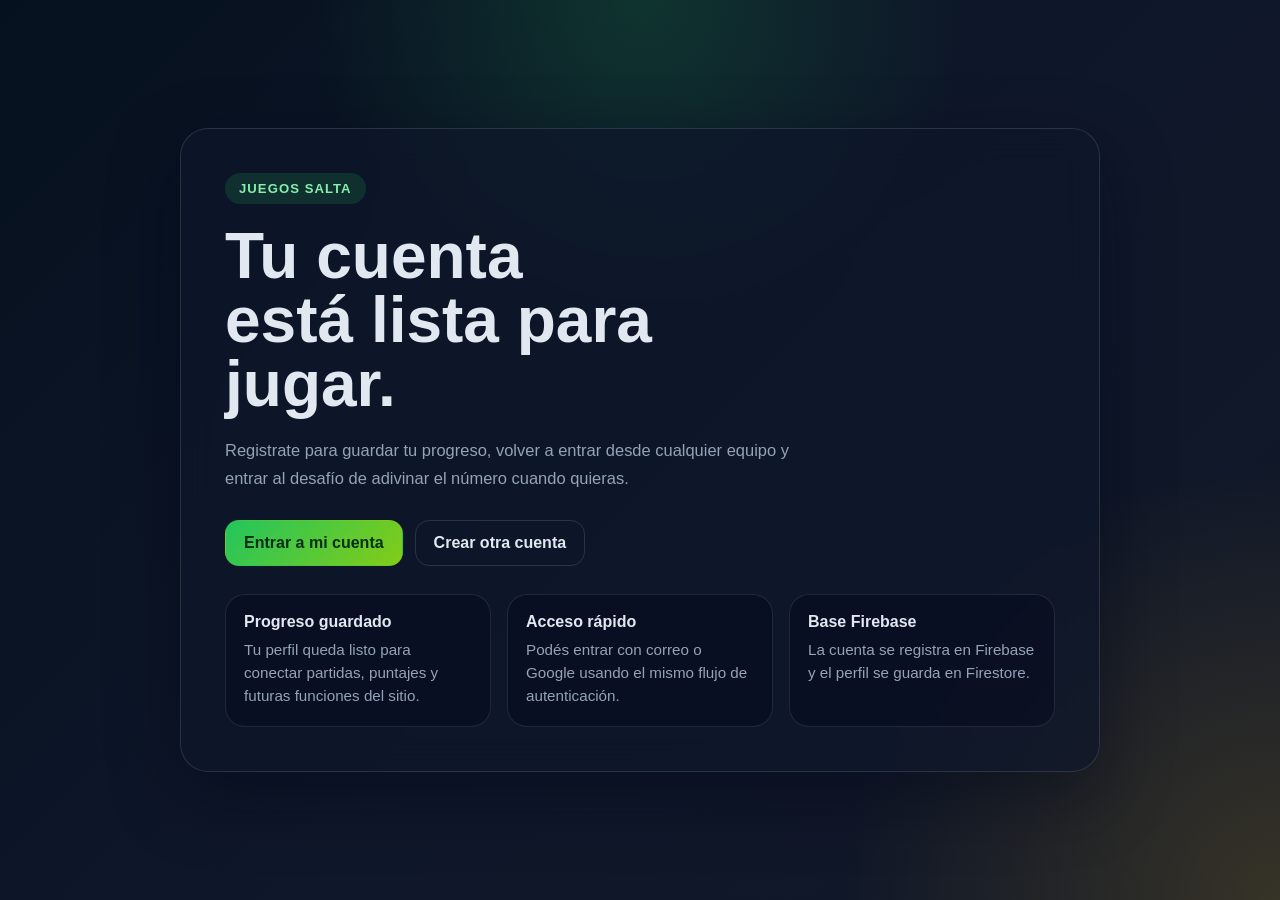
==== Adivina un numero/index.html @ 7ccb39fd "Agregar archivos HTML y script de autenticación para el acceso a Juegos Salta" ====
<!doctype html>
<html lang="es">
<head>
	<meta charset="UTF-8">
	<meta name="viewport" content="width=device-width, initial-scale=1.0">
	<title>Juegos Salta | Inicio</title>
	<style>
		:root {
			--bg: radial-gradient(circle at top, rgba(34, 197, 94, 0.18), transparent 30%), radial-gradient(circle at bottom right, rgba(251, 191, 36, 0.16), transparent 28%), linear-gradient(135deg, #06111f 0%, #0f172a 55%, #111827 100%);
			--card: rgba(15, 23, 42, 0.72);
			--line: rgba(148, 163, 184, 0.2);
			--text: #e2e8f0;
			--muted: #94a3b8;
			--accent: #22c55e;
		}

		* { box-sizing: border-box; }

		body {
			margin: 0;
			min-height: 100vh;
			font-family: "Segoe UI", Tahoma, Geneva, Verdana, sans-serif;
			background: var(--bg);
			color: var(--text);
		}

		main {
			min-height: 100vh;
			display: grid;
			place-items: center;
			padding: 24px;
		}

		.card {
			width: min(100%, 920px);
			background: var(--card);
			border: 1px solid var(--line);
			backdrop-filter: blur(18px);
			border-radius: 28px;
			padding: clamp(24px, 4vw, 44px);
			box-shadow: 0 24px 70px rgba(2, 6, 23, 0.45);
		}

		.hero {
			display: grid;
			gap: 20px;
		}

		.badge {
			width: fit-content;
			padding: 8px 14px;
			border-radius: 999px;
			background: rgba(34, 197, 94, 0.15);
			color: #86efac;
			font-size: 0.82rem;
			letter-spacing: 0.08em;
			text-transform: uppercase;
			font-weight: 700;
		}

		h1 {
			margin: 0;
			font-size: clamp(2.4rem, 5vw, 4.8rem);
			line-height: 1;
			max-width: 12ch;
		}

		p {
			margin: 0;
			max-width: 62ch;
			color: var(--muted);
			font-size: 1.03rem;
			line-height: 1.7;
		}

		.actions {
			display: flex;
			flex-wrap: wrap;
			gap: 12px;
			margin-top: 8px;
		}

		.btn {
			display: inline-flex;
			align-items: center;
			justify-content: center;
			min-height: 46px;
			padding: 0 18px;
			border-radius: 14px;
			text-decoration: none;
			font-weight: 700;
			border: 1px solid transparent;
			transition: transform 0.2s ease, background-color 0.2s ease, border-color 0.2s ease;
		}

		.btn:hover { transform: translateY(-1px); }

		.btn-primary {
			background: linear-gradient(135deg, var(--accent), #84cc16);
			color: #052e16;
		}

		.btn-secondary {
			background: transparent;
			border-color: var(--line);
			color: var(--text);
		}

		.grid {
			display: grid;
			grid-template-columns: repeat(3, minmax(0, 1fr));
			gap: 16px;
			margin-top: 28px;
		}

		.panel {
			padding: 18px;
			border-radius: 20px;
			background: rgba(2, 6, 23, 0.32);
			border: 1px solid rgba(148, 163, 184, 0.16);
		}

		.panel strong {
			display: block;
			margin-bottom: 8px;
			font-size: 1rem;
		}

		.panel span {
			color: var(--muted);
			font-size: 0.95rem;
			line-height: 1.5;
		}

		@media (max-width: 780px) {
			.grid { grid-template-columns: 1fr; }
			h1 { max-width: none; }
		}
	</style>
</head>
<body>
	<main>
		<section class="card" aria-labelledby="home-title">
			<div class="hero">
				<div class="badge">Juegos Salta</div>
				<h1 id="home-title">Tu cuenta está lista para jugar.</h1>
				<p>
					Registrate para guardar tu progreso, volver a entrar desde cualquier equipo y entrar al desafío de adivinar el número cuando quieras.
				</p>
				<div class="actions">
					<a class="btn btn-primary" href="../modulos/login/login.html">Entrar a mi cuenta</a>
					<a class="btn btn-secondary" href="../modulos/login/register.html">Crear otra cuenta</a>
				</div>
			</div>

			<div class="grid" aria-label="Ventajas de la cuenta">
				<div class="panel">
					<strong>Progreso guardado</strong>
					<span>Tu perfil queda listo para conectar partidas, puntajes y futuras funciones del sitio.</span>
				</div>
				<div class="panel">
					<strong>Acceso rápido</strong>
					<span>Podés entrar con correo o Google usando el mismo flujo de autenticación.</span>
				</div>
				<div class="panel">
					<strong>Base Firebase</strong>
					<span>La cuenta se registra en Firebase y el perfil se guarda en Firestore.</span>
				</div>
			</div>
		</section>
	</main>
</body>
</html>
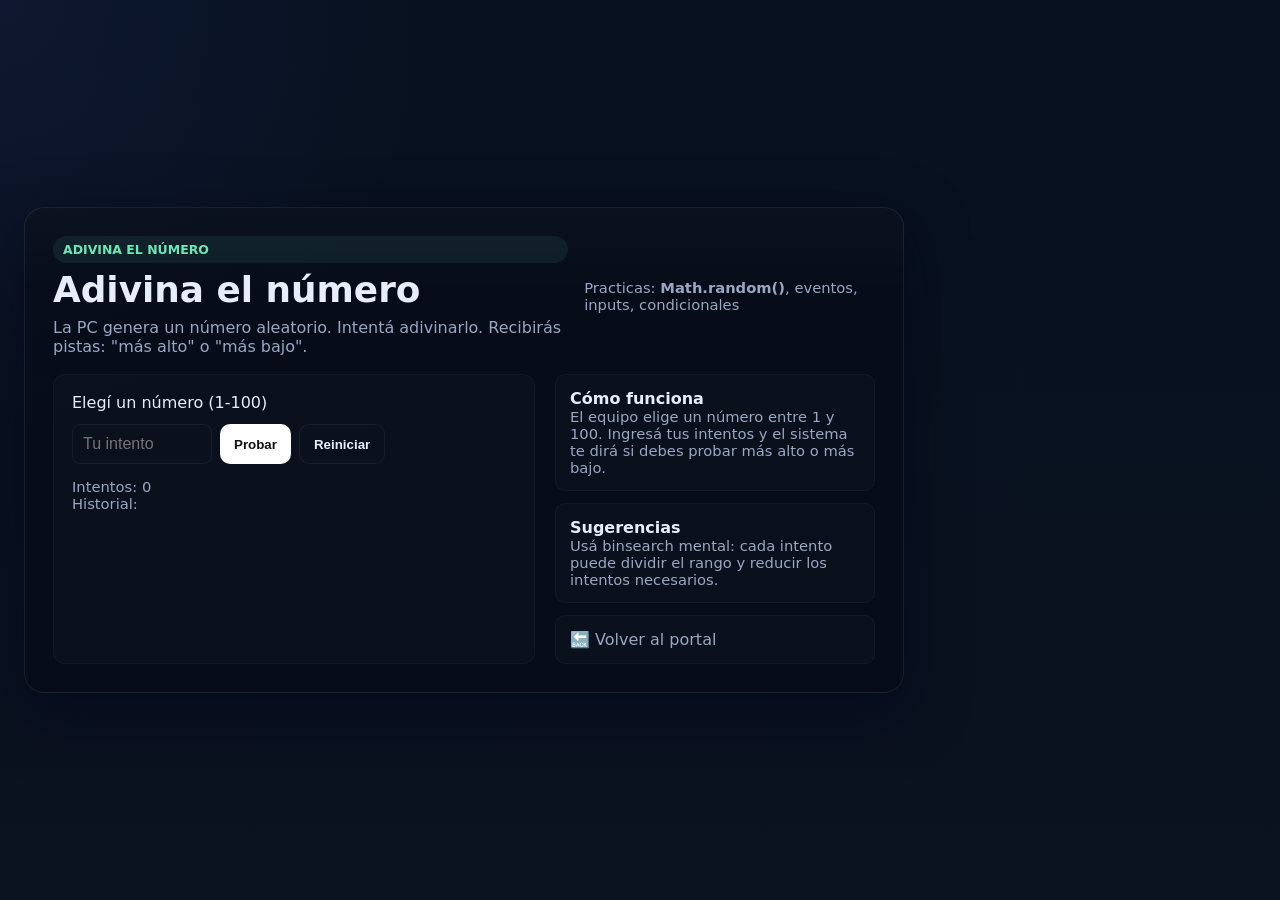
==== commit ecb885b1: "Actualizar el diseño y la funcionalidad de la página de inicio del juego "Adivina el número" y mejor" ====
--- a/Adivina un numero/index.html
+++ b/Adivina un numero/index.html
@@ -1,173 +1,130 @@
 <!doctype html>
 <html lang="es">
 <head>
-	<meta charset="UTF-8">
-	<meta name="viewport" content="width=device-width, initial-scale=1.0">
-	<title>Juegos Salta | Inicio</title>
+	<meta charset="utf-8">
+	<meta name="viewport" content="width=device-width,initial-scale=1">
+	<title>Adivina el número — Juegos Salta</title>
 	<style>
-		:root {
-			--bg: radial-gradient(circle at top, rgba(34, 197, 94, 0.18), transparent 30%), radial-gradient(circle at bottom right, rgba(251, 191, 36, 0.16), transparent 28%), linear-gradient(135deg, #06111f 0%, #0f172a 55%, #111827 100%);
-			--card: rgba(15, 23, 42, 0.72);
-			--line: rgba(148, 163, 184, 0.2);
-			--text: #e2e8f0;
-			--muted: #94a3b8;
-			--accent: #22c55e;
+		:root{
+			--bg: radial-gradient(circle at top left, rgba(99,102,241,0.08),transparent 28%), linear-gradient(180deg,#07111f 0%,#0b1220 100%);
+			--card: rgba(6,10,20,0.6);
+			--line: rgba(148,163,184,0.12);
+			--text:#e6eefc;
+			--muted:#9aa6c3;
+			--accent:#6ee7b7;
 		}
+		*{box-sizing:border-box}
+		body{margin:0;min-height:100vh;font-family:Segoe UI,system-ui,Arial;background:var(--bg);color:var(--text);display:grid;place-items:center;padding:24px}
+		.card{width:min(100%,880px);background:linear-gradient(180deg,rgba(255,255,255,0.02),transparent 18%),var(--card);border:1px solid var(--line);border-radius:20px;padding:28px;box-shadow:0 20px 60px rgba(2,6,23,0.6)}
+		.header{display:flex;align-items:center;justify-content:space-between;gap:16px}
+		.meta{display:grid}
+		.badge{background:rgba(110,231,183,0.08);color:var(--accent);padding:6px 10px;border-radius:999px;font-weight:800;text-transform:uppercase;font-size:0.78rem}
+		h1{margin:6px 0 0;font-size:clamp(1.4rem,2.8vw,2.4rem)}
+		p.lead{margin:8px 0 0;color:var(--muted)}
 
-		* { box-sizing: border-box; }
+		.game-area{display:grid;grid-template-columns:1fr 320px;gap:20px;margin-top:18px}
 
-		body {
-			margin: 0;
-			min-height: 100vh;
-			font-family: "Segoe UI", Tahoma, Geneva, Verdana, sans-serif;
-			background: var(--bg);
-			color: var(--text);
-		}
+		.playbox{background:rgba(255,255,255,0.02);padding:18px;border-radius:12px;border:1px solid rgba(255,255,255,0.03)}
+		.controls{display:flex;gap:8px;margin-top:12px}
+		input[type=number]{width:140px;padding:10px;border-radius:8px;border:1px solid rgba(255,255,255,0.06);background:transparent;color:var(--text);font-size:1rem}
+		button{padding:10px 14px;border-radius:10px;border:0;background:#fff;color:#111;font-weight:700;cursor:pointer}
+		.msg{margin-top:12px;font-weight:700}
+		.hint{color:#9fb7ff;margin-top:8px}
+		.side{display:grid;gap:12px}
+		.panel{background:rgba(255,255,255,0.02);padding:14px;border-radius:10px;border:1px solid rgba(255,255,255,0.03)}
+		.list{display:flex;flex-direction:column;gap:6px;font-size:0.95rem}
+		.small{color:var(--muted);font-size:0.92rem}
 
-		main {
-			min-height: 100vh;
-			display: grid;
-			place-items: center;
-			padding: 24px;
-		}
-
-		.card {
-			width: min(100%, 920px);
-			background: var(--card);
-			border: 1px solid var(--line);
-			backdrop-filter: blur(18px);
-			border-radius: 28px;
-			padding: clamp(24px, 4vw, 44px);
-			box-shadow: 0 24px 70px rgba(2, 6, 23, 0.45);
-		}
-
-		.hero {
-			display: grid;
-			gap: 20px;
-		}
-
-		.badge {
-			width: fit-content;
-			padding: 8px 14px;
-			border-radius: 999px;
-			background: rgba(34, 197, 94, 0.15);
-			color: #86efac;
-			font-size: 0.82rem;
-			letter-spacing: 0.08em;
-			text-transform: uppercase;
-			font-weight: 700;
-		}
-
-		h1 {
-			margin: 0;
-			font-size: clamp(2.4rem, 5vw, 4.8rem);
-			line-height: 1;
-			max-width: 12ch;
-		}
-
-		p {
-			margin: 0;
-			max-width: 62ch;
-			color: var(--muted);
-			font-size: 1.03rem;
-			line-height: 1.7;
-		}
-
-		.actions {
-			display: flex;
-			flex-wrap: wrap;
-			gap: 12px;
-			margin-top: 8px;
-		}
-
-		.btn {
-			display: inline-flex;
-			align-items: center;
-			justify-content: center;
-			min-height: 46px;
-			padding: 0 18px;
-			border-radius: 14px;
-			text-decoration: none;
-			font-weight: 700;
-			border: 1px solid transparent;
-			transition: transform 0.2s ease, background-color 0.2s ease, border-color 0.2s ease;
-		}
-
-		.btn:hover { transform: translateY(-1px); }
-
-		.btn-primary {
-			background: linear-gradient(135deg, var(--accent), #84cc16);
-			color: #052e16;
-		}
-
-		.btn-secondary {
-			background: transparent;
-			border-color: var(--line);
-			color: var(--text);
-		}
-
-		.grid {
-			display: grid;
-			grid-template-columns: repeat(3, minmax(0, 1fr));
-			gap: 16px;
-			margin-top: 28px;
-		}
-
-		.panel {
-			padding: 18px;
-			border-radius: 20px;
-			background: rgba(2, 6, 23, 0.32);
-			border: 1px solid rgba(148, 163, 184, 0.16);
-		}
-
-		.panel strong {
-			display: block;
-			margin-bottom: 8px;
-			font-size: 1rem;
-		}
-
-		.panel span {
-			color: var(--muted);
-			font-size: 0.95rem;
-			line-height: 1.5;
-		}
-
-		@media (max-width: 780px) {
-			.grid { grid-template-columns: 1fr; }
-			h1 { max-width: none; }
-		}
+		@media(max-width:880px){.game-area{grid-template-columns:1fr}.side{order:2}}
 	</style>
 </head>
 <body>
 	<main>
-		<section class="card" aria-labelledby="home-title">
-			<div class="hero">
-				<div class="badge">Juegos Salta</div>
-				<h1 id="home-title">Tu cuenta está lista para jugar.</h1>
-				<p>
-					Registrate para guardar tu progreso, volver a entrar desde cualquier equipo y entrar al desafío de adivinar el número cuando quieras.
-				</p>
-				<div class="actions">
-					<a class="btn btn-primary" href="../modulos/login/login.html">Entrar a mi cuenta</a>
-					<a class="btn btn-secondary" href="../modulos/login/register.html">Crear otra cuenta</a>
+		<section class="card" aria-labelledby="game-title">
+			<div class="header">
+				<div class="meta">
+					<div class="badge">Adivina el número</div>
+					<h1 id="game-title">Adivina el número</h1>
+					<p class="lead">La PC genera un número aleatorio. Intentá adivinarlo. Recibirás pistas: "más alto" o "más bajo".</p>
 				</div>
+				<div class="small">Practicas: <strong>Math.random()</strong>, eventos, inputs, condicionales</div>
 			</div>
 
-			<div class="grid" aria-label="Ventajas de la cuenta">
-				<div class="panel">
-					<strong>Progreso guardado</strong>
-					<span>Tu perfil queda listo para conectar partidas, puntajes y futuras funciones del sitio.</span>
+			<div class="game-area">
+				<div class="playbox">
+					<div>
+						<label for="guess">Elegí un número (1-100)</label>
+						<div class="controls">
+							<input id="guess" type="number" min="1" max="100" placeholder="Tu intento" />
+							<button id="btn-try">Probar</button>
+							<button id="btn-reset" style="background:transparent;color:var(--text);border:1px solid rgba(255,255,255,0.06)">Reiniciar</button>
+						</div>
+						<div id="message" class="msg" aria-live="polite"></div>
+						<div id="hint" class="hint"></div>
+					</div>
+
+					<div style="margin-top:14px">
+						<div class="small">Intentos: <span id="attempts">0</span></div>
+						<div class="small">Historial:</div>
+						<div id="history" class="list"></div>
+					</div>
 				</div>
-				<div class="panel">
-					<strong>Acceso rápido</strong>
-					<span>Podés entrar con correo o Google usando el mismo flujo de autenticación.</span>
-				</div>
-				<div class="panel">
-					<strong>Base Firebase</strong>
-					<span>La cuenta se registra en Firebase y el perfil se guarda en Firestore.</span>
-				</div>
+
+				<aside class="side">
+					<div class="panel">
+						<strong>Cómo funciona</strong>
+						<div class="small">El equipo elige un número entre 1 y 100. Ingresá tus intentos y el sistema te dirá si debes probar más alto o más bajo.</div>
+					</div>
+
+					<div class="panel">
+						<strong>Sugerencias</strong>
+						<div class="small">Usá binsearch mental: cada intento puede dividir el rango y reducir los intentos necesarios.</div>
+					</div>
+
+					<div class="panel">
+						<a href="../juegos/index.html" style="color:var(--muted);text-decoration:none">🔙 Volver al portal</a>
+					</div>
+				</aside>
 			</div>
 		</section>
 	</main>
+
+	<script>
+		(function(){
+			const max = 100;
+			let secret = Math.floor(Math.random()*max)+1;
+			let attempts = 0;
+			const guessInput = document.getElementById('guess');
+			const btnTry = document.getElementById('btn-try');
+			const btnReset = document.getElementById('btn-reset');
+			const msg = document.getElementById('message');
+			const hint = document.getElementById('hint');
+			const attemptsEl = document.getElementById('attempts');
+			const historyEl = document.getElementById('history');
+
+			function setMessage(text, ok){ msg.textContent = text; msg.style.color = ok? '#8ef' : '#ffb4b4'; }
+
+			function addHistory(v){ const el = document.createElement('div'); el.textContent = v; historyEl.prepend(el); }
+
+			function doTry(){
+				const val = Number(guessInput.value);
+				if(!val || val<1 || val>max){ setMessage('Ingresá un número entre 1 y '+max,false); return; }
+				attempts++;
+				attemptsEl.textContent = attempts;
+				addHistory('Intento '+attempts+': '+val);
+				if(val === secret){ setMessage('¡Correcto! Encontraste el número '+secret, true); hint.textContent = '';
+					btnTry.disabled = true; guessInput.disabled = true;
+					return;
+				}
+				if(val < secret){ hint.textContent = 'Más alto'; setMessage('No es correcto.', false); }
+				else { hint.textContent = 'Más bajo'; setMessage('No es correcto.', false); }
+			}
+
+			btnTry.addEventListener('click', doTry);
+			guessInput.addEventListener('keydown', function(e){ if(e.key === 'Enter') doTry(); });
+
+			btnReset.addEventListener('click', function(){ secret = Math.floor(Math.random()*max)+1; attempts = 0; attemptsEl.textContent = '0'; historyEl.innerHTML = ''; msg.textContent = ''; hint.textContent = ''; guessInput.value=''; guessInput.disabled = false; btnTry.disabled = false; });
+		})();
+	</script>
 </body>
 </html>
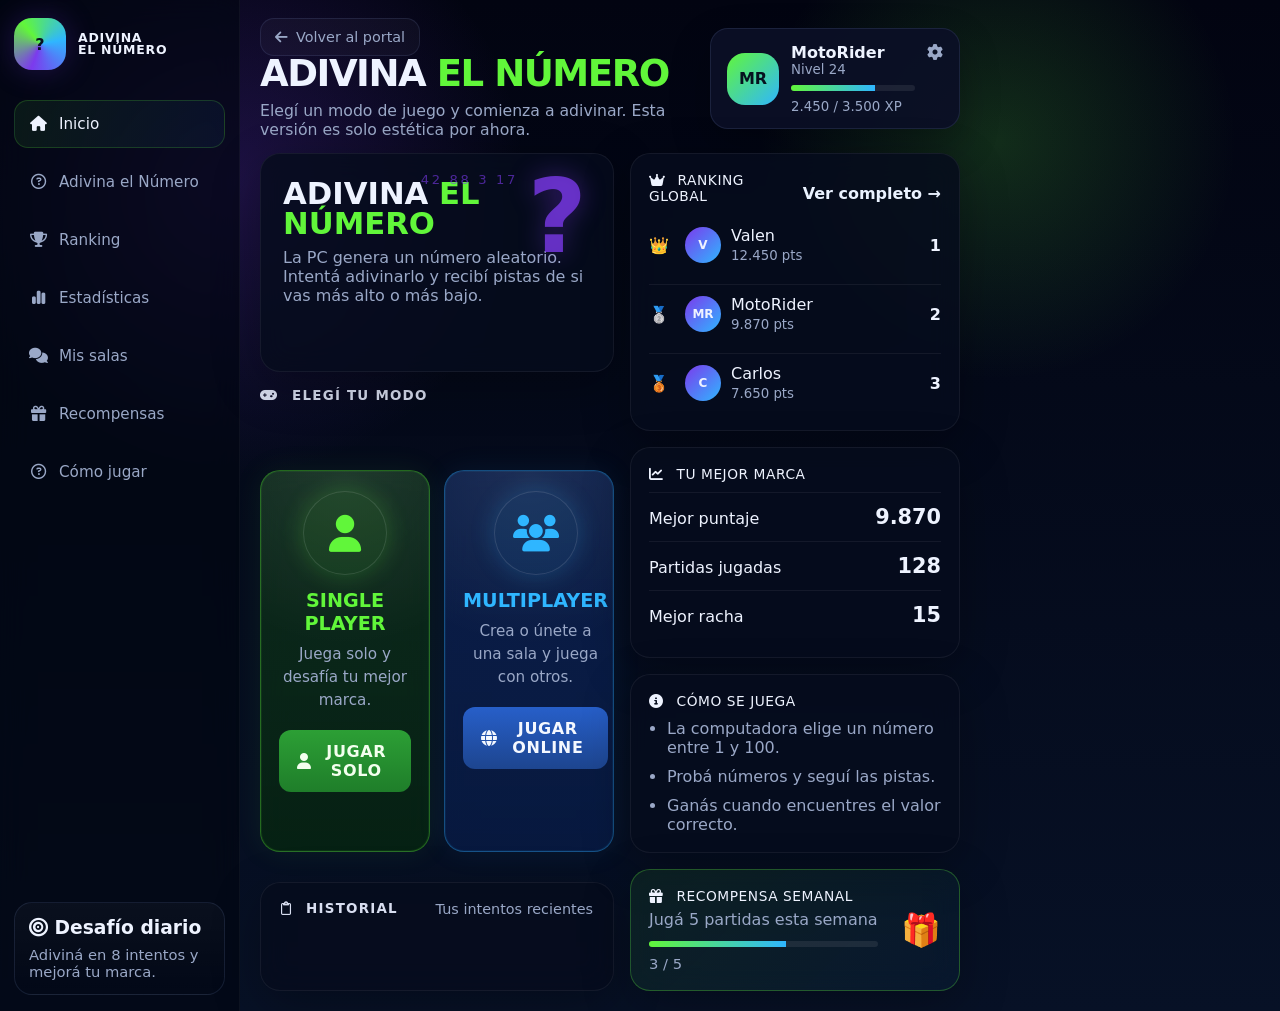
==== commit a5bda240: "Refactor code structure for improved readability and maintainability" ====
--- a/Adivina un numero/index.html
+++ b/Adivina un numero/index.html
@@ -4,90 +4,795 @@
 	<meta charset="utf-8">
 	<meta name="viewport" content="width=device-width,initial-scale=1">
 	<title>Adivina el número — Juegos Salta</title>
+	<link rel="stylesheet" href="https://cdnjs.cloudflare.com/ajax/libs/font-awesome/6.5.1/css/all.min.css" crossorigin="anonymous">
 	<style>
 		:root{
-			--bg: radial-gradient(circle at top left, rgba(99,102,241,0.08),transparent 28%), linear-gradient(180deg,#07111f 0%,#0b1220 100%);
-			--card: rgba(6,10,20,0.6);
-			--line: rgba(148,163,184,0.12);
-			--text:#e6eefc;
-			--muted:#9aa6c3;
-			--accent:#6ee7b7;
-		}
-		*{box-sizing:border-box}
-		body{margin:0;min-height:100vh;font-family:Segoe UI,system-ui,Arial;background:var(--bg);color:var(--text);display:grid;place-items:center;padding:24px}
-		.card{width:min(100%,880px);background:linear-gradient(180deg,rgba(255,255,255,0.02),transparent 18%),var(--card);border:1px solid var(--line);border-radius:20px;padding:28px;box-shadow:0 20px 60px rgba(2,6,23,0.6)}
-		.header{display:flex;align-items:center;justify-content:space-between;gap:16px}
-		.meta{display:grid}
-		.badge{background:rgba(110,231,183,0.08);color:var(--accent);padding:6px 10px;border-radius:999px;font-weight:800;text-transform:uppercase;font-size:0.78rem}
-		h1{margin:6px 0 0;font-size:clamp(1.4rem,2.8vw,2.4rem)}
-		p.lead{margin:8px 0 0;color:var(--muted)}
-
-		.game-area{display:grid;grid-template-columns:1fr 320px;gap:20px;margin-top:18px}
-
-		.playbox{background:rgba(255,255,255,0.02);padding:18px;border-radius:12px;border:1px solid rgba(255,255,255,0.03)}
-		.controls{display:flex;gap:8px;margin-top:12px}
-		input[type=number]{width:140px;padding:10px;border-radius:8px;border:1px solid rgba(255,255,255,0.06);background:transparent;color:var(--text);font-size:1rem}
-		button{padding:10px 14px;border-radius:10px;border:0;background:#fff;color:#111;font-weight:700;cursor:pointer}
-		.msg{margin-top:12px;font-weight:700}
-		.hint{color:#9fb7ff;margin-top:8px}
-		.side{display:grid;gap:12px}
-		.panel{background:rgba(255,255,255,0.02);padding:14px;border-radius:10px;border:1px solid rgba(255,255,255,0.03)}
-		.list{display:flex;flex-direction:column;gap:6px;font-size:0.95rem}
-		.small{color:var(--muted);font-size:0.92rem}
-
-		@media(max-width:880px){.game-area{grid-template-columns:1fr}.side{order:2}}
+			--bg: linear-gradient(180deg, #020411 0%, #071126 100%);
+			--panel: rgba(7, 12, 29, 0.84);
+			--panel-soft: rgba(255, 255, 255, 0.03);
+			--line: rgba(120, 140, 190, 0.16);
+			--text: #eef3ff;
+			--muted: #9aa8c7;
+			--green: #61f63a;
+			--blue: #2fb6ff;
+			--purple: #7c3aed;
+			--gold: #ffb84a;
+		}
+
+		* {
+			box-sizing: border-box;
+		}
+
+		body {
+			margin: 0;
+			min-height: 100vh;
+			font-family: Segoe UI, system-ui, Arial, sans-serif;
+			background:
+				radial-gradient(circle at 18% 18%, rgba(124, 58, 237, 0.22), transparent 22%),
+				radial-gradient(circle at 78% 14%, rgba(97, 246, 58, 0.16), transparent 18%),
+				var(--bg);
+			color: var(--text);
+		}
+
+		.shell {
+			display: grid;
+			grid-template-columns: 240px minmax(0, 1fr) 300px;
+			min-height: 100vh;
+		}
+
+		.sidebar {
+			padding: 18px 14px 16px;
+			border-right: 1px solid rgba(255, 255, 255, 0.04);
+			background: rgba(3, 7, 18, 0.65);
+			backdrop-filter: blur(14px);
+			display: flex;
+			flex-direction: column;
+			gap: 18px;
+		}
+
+		.brand {
+			display: flex;
+			align-items: center;
+			gap: 12px;
+		}
+
+		.brand-mark {
+			width: 52px;
+			height: 52px;
+			border-radius: 18px;
+			background: conic-gradient(from 200deg, #7c3aed, #61f63a, #2fb6ff, #7c3aed);
+			box-shadow: 0 0 30px rgba(124, 58, 237, 0.25);
+			display: grid;
+			place-items: center;
+			font-weight: 900;
+			color: #08101f;
+		}
+
+		.brand-name {
+			font-size: 0.78rem;
+			line-height: 0.95;
+			font-weight: 900;
+			letter-spacing: 0.06em;
+		}
+
+		.nav {
+			display: grid;
+			gap: 10px;
+			padding-top: 12px;
+		}
+
+		.nav a {
+			text-decoration: none;
+			color: var(--muted);
+			padding: 14px 14px;
+			border-radius: 14px;
+			border: 1px solid transparent;
+			background: transparent;
+			font-size: 0.95rem;
+			display: flex;
+			align-items: center;
+			gap: 12px;
+		}
+
+		.nav a i {
+			width: 18px;
+			text-align: center;
+		}
+
+		.nav a.active {
+			color: var(--text);
+			background: linear-gradient(90deg, rgba(97, 246, 58, 0.08), rgba(47, 182, 255, 0.05));
+			border-color: rgba(97, 246, 58, 0.18);
+		}
+
+		.left-card {
+			margin-top: auto;
+			padding: 14px;
+			border: 1px solid var(--line);
+			border-radius: 18px;
+			background: linear-gradient(180deg, rgba(255,255,255,0.03), transparent);
+		}
+
+		.left-card h3,
+		.left-card p {
+			margin: 0;
+		}
+
+		.left-card p {
+			margin-top: 8px;
+			color: var(--muted);
+			font-size: 0.92rem;
+		}
+
+		.main {
+			padding: 18px 20px 20px;
+		}
+
+		.topbar {
+			display: flex;
+			justify-content: space-between;
+			align-items: center;
+			gap: 18px;
+			margin-bottom: 14px;
+		}
+
+		.hero-title {
+			margin: 0;
+			font-size: clamp(1.75rem, 2.9vw, 2.9rem);
+			line-height: 0.95;
+			text-transform: uppercase;
+			letter-spacing: -0.04em;
+		}
+
+		.hero-title .accent {
+			color: var(--green);
+		}
+
+		.hero-subtitle {
+			margin: 10px 0 0;
+			color: var(--muted);
+			font-size: 0.98rem;
+		}
+
+		.hero-badge {
+			display: inline-flex;
+			align-items: center;
+			gap: 8px;
+			padding: 10px 14px;
+			border-radius: 14px;
+			background: rgba(255,255,255,0.03);
+			border: 1px solid var(--line);
+			color: var(--muted);
+			font-size: 0.9rem;
+		}
+
+		.profile {
+			min-width: 250px;
+			padding: 14px 16px;
+			border-radius: 18px;
+			background: rgba(11, 16, 38, 0.92);
+			border: 1px solid var(--line);
+			display: flex;
+			align-items: center;
+			gap: 12px;
+			box-shadow: 0 16px 40px rgba(0, 0, 0, 0.24);
+		}
+
+		.avatar {
+			width: 52px;
+			height: 52px;
+			border-radius: 18px;
+			background: linear-gradient(135deg, #61f63a, #2fb6ff);
+			display: grid;
+			place-items: center;
+			color: #06111f;
+			font-weight: 900;
+		}
+
+		.profile strong,
+		.profile small {
+			display: block;
+		}
+
+		.profile small {
+			color: var(--muted);
+		}
+
+		.progress {
+			margin-top: 8px;
+			height: 6px;
+			background: rgba(255, 255, 255, 0.08);
+			border-radius: 999px;
+			overflow: hidden;
+		}
+
+		.progress span {
+			display: block;
+			height: 100%;
+			width: 68%;
+			background: linear-gradient(90deg, var(--green), #2fb6ff);
+		}
+
+		.workspace {
+			display: grid;
+			grid-template-columns: minmax(0, 1fr) 330px;
+			gap: 16px;
+		}
+
+		.center,
+		.right {
+			display: grid;
+			gap: 16px;
+		}
+
+		.panel {
+			background: var(--panel);
+			border: 1px solid rgba(255, 255, 255, 0.06);
+			border-radius: 20px;
+			box-shadow: 0 14px 48px rgba(0, 0, 0, 0.28);
+			backdrop-filter: blur(14px);
+		}
+
+		.game-hero {
+			padding: 24px 22px;
+			position: relative;
+			overflow: hidden;
+		}
+
+		.game-hero::after {
+			content: "?";
+			position: absolute;
+			right: 26px;
+			top: 12px;
+			font-size: clamp(3rem, 8vw, 7rem);
+			font-weight: 900;
+			line-height: 1;
+			color: rgba(124, 58, 237, 0.78);
+			text-shadow: 0 0 26px rgba(124, 58, 237, 0.4);
+		}
+
+		.game-hero::before {
+			content: "42 88 3 17";
+			position: absolute;
+			right: 95px;
+			top: 18px;
+			font-size: 0.82rem;
+			letter-spacing: 0.2em;
+			color: rgba(124, 58, 237, 0.6);
+		}
+
+		.game-hero h2 {
+			margin: 0;
+			font-size: clamp(1.6rem, 2.4vw, 2.8rem);
+			text-transform: uppercase;
+			line-height: 0.98;
+		}
+
+		.game-hero h2 .accent {
+			color: var(--green);
+		}
+
+		.game-hero p {
+			margin: 10px 0 0;
+			color: var(--muted);
+		}
+
+		.section-label {
+			margin: 0 0 10px;
+			font-size: 0.84rem;
+			font-weight: 800;
+			letter-spacing: 0.09em;
+			color: #d8def0;
+			text-transform: uppercase;
+		}
+
+		.mode-grid {
+			display: grid;
+			grid-template-columns: repeat(2, minmax(0, 1fr));
+			gap: 14px;
+		}
+
+		.mode-card {
+			padding: 20px 18px 18px;
+			border-radius: 20px;
+			border: 1px solid rgba(255,255,255,0.08);
+			min-height: 248px;
+			display: grid;
+			justify-items: center;
+			align-content: start;
+			text-align: center;
+			position: relative;
+			overflow: hidden;
+		}
+
+		.mode-card::before {
+			content: "";
+			position: absolute;
+			inset: 0;
+			background: radial-gradient(circle at top, rgba(255,255,255,0.08), transparent 45%);
+			pointer-events: none;
+		}
+
+		.mode-card .icon {
+			width: 84px;
+			height: 84px;
+			border-radius: 50%;
+			display: grid;
+			place-items: center;
+			font-size: 2.3rem;
+			margin-bottom: 14px;
+			border: 1px solid rgba(255,255,255,0.12);
+			position: relative;
+			z-index: 1;
+		}
+
+		.mode-card h3,
+		.mode-card p {
+			margin: 0;
+			position: relative;
+			z-index: 1;
+		}
+
+		.mode-card h3 {
+			font-size: 1.2rem;
+			text-transform: uppercase;
+			margin-bottom: 8px;
+		}
+
+		.mode-card p {
+			color: var(--muted);
+			font-size: 0.95rem;
+			line-height: 1.5;
+			max-width: 24ch;
+		}
+
+		.mode-card .action {
+			margin-top: 18px;
+			padding: 12px 18px;
+			border-radius: 12px;
+			font-weight: 800;
+			text-transform: uppercase;
+			letter-spacing: 0.04em;
+			border: 0;
+			cursor: pointer;
+			position: relative;
+			z-index: 1;
+			text-decoration: none;
+			display: inline-flex;
+			align-items: center;
+			gap: 8px;
+		}
+
+		.mode-card.green {
+			background: linear-gradient(180deg, rgba(25, 78, 30, 0.46), rgba(6, 36, 17, 0.86));
+			border-color: rgba(97, 246, 58, 0.34);
+			box-shadow: inset 0 0 0 1px rgba(97, 246, 58, 0.08), 0 0 30px rgba(97, 246, 58, 0.08);
+		}
+
+		.mode-card.green .icon {
+			color: var(--green);
+			background: rgba(97, 246, 58, 0.08);
+			box-shadow: 0 0 24px rgba(97, 246, 58, 0.22);
+		}
+
+		.mode-card.green h3 {
+			color: var(--green);
+		}
+
+		.mode-card.green .action {
+			background: linear-gradient(180deg, #2c9f35, #1f7e2a);
+			color: #f3ffee;
+		}
+
+		.mode-card.blue {
+			background: linear-gradient(180deg, rgba(18, 48, 114, 0.52), rgba(8, 26, 66, 0.9));
+			border-color: rgba(47, 182, 255, 0.34);
+			box-shadow: inset 0 0 0 1px rgba(47, 182, 255, 0.08), 0 0 30px rgba(47, 182, 255, 0.08);
+		}
+
+		.mode-card.blue .icon {
+			color: var(--blue);
+			background: rgba(47, 182, 255, 0.08);
+			box-shadow: 0 0 24px rgba(47, 182, 255, 0.22);
+		}
+
+		.mode-card.blue h3 {
+			color: var(--blue);
+		}
+
+		.mode-card.blue .action {
+			background: linear-gradient(180deg, #275fc9, #1d458f);
+			color: #f4f8ff;
+		}
+
+		.game-control {
+			padding: 20px 20px 22px;
+		}
+
+		.game-control .control-row {
+			display: flex;
+			flex-wrap: wrap;
+			gap: 10px;
+			margin-top: 16px;
+		}
+
+		label {
+			display: block;
+			font-weight: 700;
+			color: #dbe3f8;
+			margin-bottom: 10px;
+		}
+
+		input[type="number"] {
+			flex: 1 1 160px;
+			min-width: 140px;
+			padding: 14px 14px;
+			border-radius: 14px;
+			border: 1px solid rgba(255, 255, 255, 0.09);
+			background: rgba(255, 255, 255, 0.04);
+			color: var(--text);
+			font-size: 1rem;
+			outline: none;
+		}
+
+		input[type="number"]::placeholder {
+			color: #7080a3;
+		}
+
+		button {
+			border: 0;
+			border-radius: 14px;
+			padding: 14px 18px;
+			font-weight: 800;
+			cursor: pointer;
+		}
+
+		#btn-try {
+			background: linear-gradient(180deg, #ffffff, #e8edf8);
+			color: #0a1120;
+		}
+
+		#btn-reset {
+			background: transparent;
+			color: var(--text);
+			border: 1px solid rgba(255,255,255,0.1) !important;
+		}
+
+		.status-grid {
+			display: grid;
+			grid-template-columns: repeat(3, minmax(0, 1fr));
+			gap: 12px;
+			margin-top: 18px;
+		}
+
+		.mini-stat {
+			padding: 14px;
+			border-radius: 16px;
+			background: rgba(255,255,255,0.03);
+			border: 1px solid rgba(255,255,255,0.06);
+		}
+
+		.mini-stat span {
+			display: block;
+			color: var(--muted);
+			font-size: 0.88rem;
+			margin-bottom: 6px;
+		}
+
+		.mini-stat strong {
+			font-size: 1.2rem;
+		}
+
+		.msg {
+			min-height: 24px;
+			margin-top: 14px;
+			font-weight: 800;
+		}
+
+		.hint {
+			min-height: 20px;
+			color: #8fd6ff;
+			margin-top: 8px;
+		}
+
+		.history-panel {
+			margin-top: 14px;
+			padding: 18px 20px 20px;
+		}
+
+		.history-head {
+			display: flex;
+			justify-content: space-between;
+			align-items: center;
+			gap: 10px;
+			margin-bottom: 12px;
+		}
+
+		.history-list {
+			display: grid;
+			gap: 8px;
+			color: #d8e0f5;
+		}
+
+		.history-item {
+			padding: 10px 12px;
+			border-radius: 12px;
+			background: rgba(255,255,255,0.03);
+			border: 1px solid rgba(255,255,255,0.05);
+		}
+
+		.side {
+			display: grid;
+			gap: 16px;
+		}
+
+		.side .panel {
+			padding: 16px 18px;
+		}
+
+		.panel-title i,
+		.section-label i {
+			margin-right: 8px;
+		}
+
+		.panel-title {
+			margin: 0 0 10px;
+			text-transform: uppercase;
+			letter-spacing: 0.04em;
+			font-size: 0.86rem;
+		}
+
+		.rank-list {
+			display: grid;
+			gap: 10px;
+		}
+
+		.rank-item {
+			display: grid;
+			grid-template-columns: 26px 36px 1fr auto;
+			align-items: center;
+			gap: 10px;
+			padding: 10px 0;
+			border-top: 1px solid rgba(255,255,255,0.06);
+		}
+
+		.rank-item:first-child {
+			border-top: 0;
+			padding-top: 0;
+		}
+
+		.rank-avatar {
+			width: 36px;
+			height: 36px;
+			border-radius: 50%;
+			background: linear-gradient(135deg, #7c3aed, #2fb6ff);
+			display: grid;
+			place-items: center;
+			font-size: 0.75rem;
+			font-weight: 900;
+		}
+
+		.rank-item small,
+		.note-list li {
+			color: var(--muted);
+		}
+
+		.metric {
+			display: grid;
+			grid-template-columns: 1fr auto;
+			gap: 10px;
+			align-items: baseline;
+			padding: 12px 0;
+			border-top: 1px solid rgba(255,255,255,0.06);
+		}
+
+		.metric:first-of-type {
+			border-top: 0;
+			padding-top: 0;
+		}
+
+		.metric strong {
+			font-size: 1.3rem;
+		}
+
+		.note-list {
+			margin: 0;
+			padding-left: 18px;
+			display: grid;
+			gap: 10px;
+		}
+
+		.reward {
+			display: flex;
+			align-items: center;
+			justify-content: space-between;
+			gap: 12px;
+			background: linear-gradient(135deg, rgba(97,246,58,0.08), rgba(47,182,255,0.04));
+			border: 1px solid rgba(97,246,58,0.28);
+		}
+
+		.reward .gift {
+			font-size: 2rem;
+		}
+
+		.link-btn {
+			text-decoration: none;
+			color: #eaf2ff;
+			font-weight: 800;
+			white-space: nowrap;
+		}
+
+		@media (max-width: 1180px) {
+			.shell {
+				grid-template-columns: 220px minmax(0, 1fr);
+			}
+
+			.right {
+				grid-column: 2;
+			}
+		}
+
+		@media (max-width: 900px) {
+			.shell {
+				grid-template-columns: 1fr;
+			}
+
+			.sidebar {
+				display: none;
+			}
+
+			.workspace {
+				grid-template-columns: 1fr;
+			}
+
+			.mode-grid,
+			.status-grid {
+				grid-template-columns: 1fr;
+			}
+		}
+
+		@media (max-width: 640px) {
+			.main {
+				padding: 14px;
+			}
+
+			.topbar {
+				flex-direction: column;
+				align-items: flex-start;
+			}
+
+			.profile {
+				width: 100%;
+			}
+
+			.game-hero,
+			.game-control,
+			.history-panel,
+			.side .panel {
+				padding: 16px;
+			}
+		}
 	</style>
 </head>
 <body>
-	<main>
-		<section class="card" aria-labelledby="game-title">
-			<div class="header">
-				<div class="meta">
-					<div class="badge">Adivina el número</div>
-					<h1 id="game-title">Adivina el número</h1>
-					<p class="lead">La PC genera un número aleatorio. Intentá adivinarlo. Recibirás pistas: "más alto" o "más bajo".</p>
+	<div class="shell">
+		<aside class="sidebar">
+			<div class="brand">
+				<div class="brand-mark">?</div>
+				<div class="brand-name">ADIVINA<br>EL NÚMERO</div>
+			</div>
+
+			<nav class="nav" aria-label="Navegación del juego">
+				<a href="#" class="active"><i class="fa-solid fa-house"></i> Inicio</a>
+				<a href="#"><i class="fa-regular fa-circle-question"></i> Adivina el Número</a>
+				<a href="#"><i class="fa-solid fa-trophy"></i> Ranking</a>
+				<a href="#"><i class="fa-solid fa-chart-simple"></i> Estadísticas</a>
+				<a href="#"><i class="fa-solid fa-comments"></i> Mis salas</a>
+				<a href="#"><i class="fa-solid fa-gift"></i> Recompensas</a>
+				<a href="#"><i class="fa-regular fa-circle-question"></i> Cómo jugar</a>
+			</nav>
+
+			<div class="left-card">
+				<h3><i class="fa-solid fa-bullseye"></i> Desafío diario</h3>
+				<p>Adiviná en 8 intentos y mejorá tu marca.</p>
+			</div>
+		</aside>
+
+		<main class="main">
+			<div class="topbar">
+				<div>
+					<div class="hero-badge"><i class="fa-solid fa-arrow-left"></i> Volver al portal</div>
+					<h1 class="hero-title">Adivina <span class="accent">el número</span></h1>
+					<p class="hero-subtitle">Elegí un modo de juego y comienza a adivinar. Esta versión es solo estética por ahora.</p>
 				</div>
-				<div class="small">Practicas: <strong>Math.random()</strong>, eventos, inputs, condicionales</div>
+
+				<div class="profile">
+					<div class="avatar">MR</div>
+					<div style="flex:1">
+						<strong>MotoRider</strong>
+						<small>Nivel 24</small>
+						<div class="progress"><span></span></div>
+						<small style="margin-top:8px">2.450 / 3.500 XP</small>
+					</div>
+					<div style="align-self:flex-start;color:#9aa8c7"><i class="fa-solid fa-gear"></i></div>
+				</div>
 			</div>
 
-			<div class="game-area">
-				<div class="playbox">
-					<div>
-						<label for="guess">Elegí un número (1-100)</label>
-						<div class="controls">
-							<input id="guess" type="number" min="1" max="100" placeholder="Tu intento" />
-							<button id="btn-try">Probar</button>
-							<button id="btn-reset" style="background:transparent;color:var(--text);border:1px solid rgba(255,255,255,0.06)">Reiniciar</button>
+			<div class="workspace">
+				<section class="center">
+					<div class="panel game-hero" aria-labelledby="game-title">
+						<h2 id="game-title">Adivina <span class="accent">el número</span></h2>
+						<p>La PC genera un número aleatorio. Intentá adivinarlo y recibí pistas de si vas más alto o más bajo.</p>
+					</div>
+
+					<div class="section-label"><i class="fa-solid fa-gamepad"></i> Elegí tu modo</div>
+					<div class="mode-grid" aria-label="Modos de juego">
+						<div class="panel mode-card green">
+							<div class="icon"><i class="fa-solid fa-user"></i></div>
+							<h3>Single Player</h3>
+							<p>Juega solo y desafía tu mejor marca.</p>
+							<div class="action"><i class="fa-solid fa-user"></i> Jugar solo</div>
 						</div>
-						<div id="message" class="msg" aria-live="polite"></div>
-						<div id="hint" class="hint"></div>
+
+						<div class="panel mode-card blue">
+							<div class="icon"><i class="fa-solid fa-users"></i></div>
+							<h3>Multiplayer</h3>
+							<p>Crea o únete a una sala y juega con otros.</p>
+							<div class="action"><i class="fa-solid fa-globe"></i> Jugar online</div>
+						</div>
 					</div>
 
-					<div style="margin-top:14px">
-						<div class="small">Intentos: <span id="attempts">0</span></div>
-						<div class="small">Historial:</div>
-						<div id="history" class="list"></div>
+					<div class="panel history-panel">
+						<div class="history-head">
+							<div class="section-label" style="margin:0"><i class="fa-regular fa-clipboard"></i> Historial</div>
+							<div style="color:var(--muted);font-size:0.9rem">Tus intentos recientes</div>
+						</div>
+						<div id="history" class="history-list"></div>
 					</div>
-				</div>
-
-				<aside class="side">
-					<div class="panel">
-						<strong>Cómo funciona</strong>
-						<div class="small">El equipo elige un número entre 1 y 100. Ingresá tus intentos y el sistema te dirá si debes probar más alto o más bajo.</div>
+				</section>
+
+				<aside class="right">
+					<div class="panel" style="padding:18px">
+						<div class="history-head">
+							<div class="panel-title"><i class="fa-solid fa-crown"></i> Ranking global</div>
+							<a class="link-btn" href="#">Ver completo →</a>
+						</div>
+						<div class="rank-list">
+							<div class="rank-item"><div>👑</div><div class="rank-avatar">V</div><div>Valen<br><small>12.450 pts</small></div><strong>1</strong></div>
+							<div class="rank-item"><div>🥈</div><div class="rank-avatar">MR</div><div>MotoRider<br><small>9.870 pts</small></div><strong>2</strong></div>
+							<div class="rank-item"><div>🥉</div><div class="rank-avatar">C</div><div>Carlos<br><small>7.650 pts</small></div><strong>3</strong></div>
+						</div>
 					</div>
 
-					<div class="panel">
-						<strong>Sugerencias</strong>
-						<div class="small">Usá binsearch mental: cada intento puede dividir el rango y reducir los intentos necesarios.</div>
+					<div class="panel" style="padding:18px">
+						<div class="panel-title"><i class="fa-solid fa-chart-line"></i> Tu mejor marca</div>
+						<div class="metric"><span>Mejor puntaje</span><strong>9.870</strong></div>
+						<div class="metric"><span>Partidas jugadas</span><strong>128</strong></div>
+						<div class="metric"><span>Mejor racha</span><strong>15</strong></div>
 					</div>
 
-					<div class="panel">
-						<a href="../juegos/index.html" style="color:var(--muted);text-decoration:none">🔙 Volver al portal</a>
+					<div class="panel" style="padding:18px">
+						<div class="panel-title"><i class="fa-solid fa-circle-info"></i> Cómo se juega</div>
+						<ul class="note-list">
+							<li>La computadora elige un número entre 1 y 100.</li>
+							<li>Probá números y seguí las pistas.</li>
+							<li>Ganás cuando encuentres el valor correcto.</li>
+						</ul>
+					</div>
+
+					<div class="panel reward" style="padding:18px">
+						<div>
+							<div class="panel-title" style="margin-bottom:6px"><i class="fa-solid fa-gift"></i> Recompensa semanal</div>
+							<div style="color:var(--muted)">Jugá 5 partidas esta semana</div>
+							<div class="progress" style="margin-top:12px;width:100%"><span style="width:60%"></span></div>
+							<div style="margin-top:8px;color:var(--muted);font-size:0.92rem">3 / 5</div>
+						</div>
+						<div class="gift">🎁</div>
 					</div>
 				</aside>
 			</div>
-		</section>
-	</main>
+		</main>
+	</div>
 
 	<script>
 		(function(){
@@ -102,6 +807,10 @@
 			const attemptsEl = document.getElementById('attempts');
 			const historyEl = document.getElementById('history');
 
+			if (!guessInput || !btnTry || !btnReset || !msg || !hint || !attemptsEl || !historyEl) {
+				return;
+			}
+
 			function setMessage(text, ok){ msg.textContent = text; msg.style.color = ok? '#8ef' : '#ffb4b4'; }
 
 			function addHistory(v){ const el = document.createElement('div'); el.textContent = v; historyEl.prepend(el); }
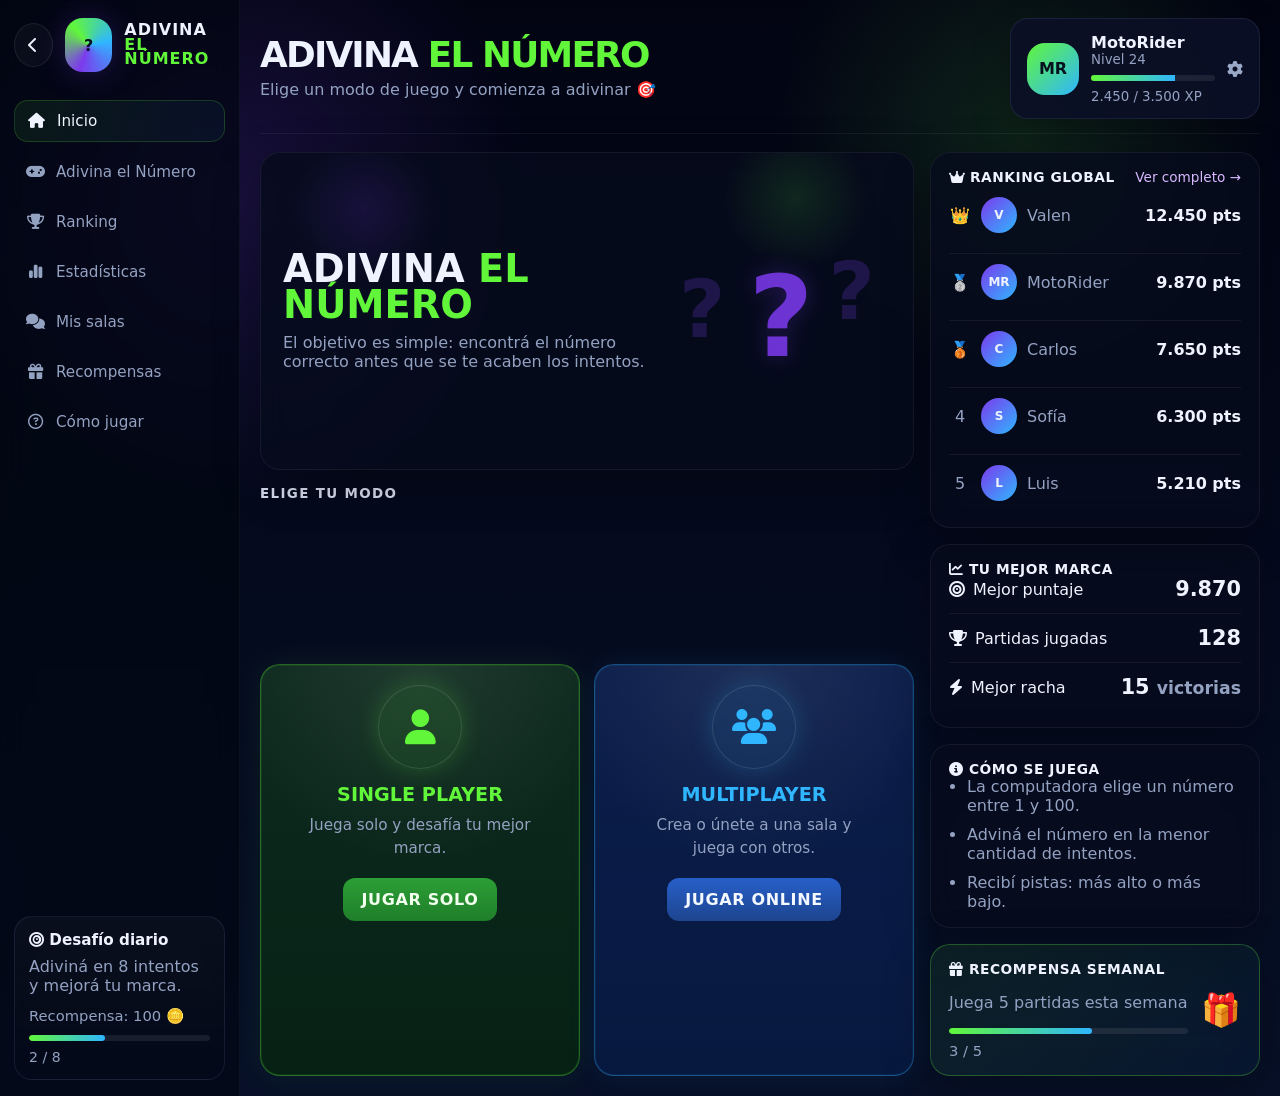
==== commit 2c1f1157: "Add single player number guessing game with styling and functionality - Created HTML structure for t" ====
--- a/Adivina un numero/index.html
+++ b/Adivina un numero/index.html
@@ -1,690 +1,29 @@
 <!doctype html>
 <html lang="es">
 <head>
-	<meta charset="utf-8">
-	<meta name="viewport" content="width=device-width,initial-scale=1">
-	<title>Adivina el número — Juegos Salta</title>
-	<link rel="stylesheet" href="https://cdnjs.cloudflare.com/ajax/libs/font-awesome/6.5.1/css/all.min.css" crossorigin="anonymous">
-	<style>
-		:root{
-			--bg: linear-gradient(180deg, #020411 0%, #071126 100%);
-			--panel: rgba(7, 12, 29, 0.84);
-			--panel-soft: rgba(255, 255, 255, 0.03);
-			--line: rgba(120, 140, 190, 0.16);
-			--text: #eef3ff;
-			--muted: #9aa8c7;
-			--green: #61f63a;
-			--blue: #2fb6ff;
-			--purple: #7c3aed;
-			--gold: #ffb84a;
-		}
-
-		* {
-			box-sizing: border-box;
-		}
-
-		body {
-			margin: 0;
-			min-height: 100vh;
-			font-family: Segoe UI, system-ui, Arial, sans-serif;
-			background:
-				radial-gradient(circle at 18% 18%, rgba(124, 58, 237, 0.22), transparent 22%),
-				radial-gradient(circle at 78% 14%, rgba(97, 246, 58, 0.16), transparent 18%),
-				var(--bg);
-			color: var(--text);
-		}
-
-		.shell {
-			display: grid;
-			grid-template-columns: 240px minmax(0, 1fr) 300px;
-			min-height: 100vh;
-		}
-
-		.sidebar {
-			padding: 18px 14px 16px;
-			border-right: 1px solid rgba(255, 255, 255, 0.04);
-			background: rgba(3, 7, 18, 0.65);
-			backdrop-filter: blur(14px);
-			display: flex;
-			flex-direction: column;
-			gap: 18px;
-		}
-
-		.brand {
-			display: flex;
-			align-items: center;
-			gap: 12px;
-		}
-
-		.brand-mark {
-			width: 52px;
-			height: 52px;
-			border-radius: 18px;
-			background: conic-gradient(from 200deg, #7c3aed, #61f63a, #2fb6ff, #7c3aed);
-			box-shadow: 0 0 30px rgba(124, 58, 237, 0.25);
-			display: grid;
-			place-items: center;
-			font-weight: 900;
-			color: #08101f;
-		}
-
-		.brand-name {
-			font-size: 0.78rem;
-			line-height: 0.95;
-			font-weight: 900;
-			letter-spacing: 0.06em;
-		}
-
-		.nav {
-			display: grid;
-			gap: 10px;
-			padding-top: 12px;
-		}
-
-		.nav a {
-			text-decoration: none;
-			color: var(--muted);
-			padding: 14px 14px;
-			border-radius: 14px;
-			border: 1px solid transparent;
-			background: transparent;
-			font-size: 0.95rem;
-			display: flex;
-			align-items: center;
-			gap: 12px;
-		}
-
-		.nav a i {
-			width: 18px;
-			text-align: center;
-		}
-
-		.nav a.active {
-			color: var(--text);
-			background: linear-gradient(90deg, rgba(97, 246, 58, 0.08), rgba(47, 182, 255, 0.05));
-			border-color: rgba(97, 246, 58, 0.18);
-		}
-
-		.left-card {
-			margin-top: auto;
-			padding: 14px;
-			border: 1px solid var(--line);
-			border-radius: 18px;
-			background: linear-gradient(180deg, rgba(255,255,255,0.03), transparent);
-		}
-
-		.left-card h3,
-		.left-card p {
-			margin: 0;
-		}
-
-		.left-card p {
-			margin-top: 8px;
-			color: var(--muted);
-			font-size: 0.92rem;
-		}
-
-		.main {
-			padding: 18px 20px 20px;
-		}
-
-		.topbar {
-			display: flex;
-			justify-content: space-between;
-			align-items: center;
-			gap: 18px;
-			margin-bottom: 14px;
-		}
-
-		.hero-title {
-			margin: 0;
-			font-size: clamp(1.75rem, 2.9vw, 2.9rem);
-			line-height: 0.95;
-			text-transform: uppercase;
-			letter-spacing: -0.04em;
-		}
-
-		.hero-title .accent {
-			color: var(--green);
-		}
-
-		.hero-subtitle {
-			margin: 10px 0 0;
-			color: var(--muted);
-			font-size: 0.98rem;
-		}
-
-		.hero-badge {
-			display: inline-flex;
-			align-items: center;
-			gap: 8px;
-			padding: 10px 14px;
-			border-radius: 14px;
-			background: rgba(255,255,255,0.03);
-			border: 1px solid var(--line);
-			color: var(--muted);
-			font-size: 0.9rem;
-		}
-
-		.profile {
-			min-width: 250px;
-			padding: 14px 16px;
-			border-radius: 18px;
-			background: rgba(11, 16, 38, 0.92);
-			border: 1px solid var(--line);
-			display: flex;
-			align-items: center;
-			gap: 12px;
-			box-shadow: 0 16px 40px rgba(0, 0, 0, 0.24);
-		}
-
-		.avatar {
-			width: 52px;
-			height: 52px;
-			border-radius: 18px;
-			background: linear-gradient(135deg, #61f63a, #2fb6ff);
-			display: grid;
-			place-items: center;
-			color: #06111f;
-			font-weight: 900;
-		}
-
-		.profile strong,
-		.profile small {
-			display: block;
-		}
-
-		.profile small {
-			color: var(--muted);
-		}
-
-		.progress {
-			margin-top: 8px;
-			height: 6px;
-			background: rgba(255, 255, 255, 0.08);
-			border-radius: 999px;
-			overflow: hidden;
-		}
-
-		.progress span {
-			display: block;
-			height: 100%;
-			width: 68%;
-			background: linear-gradient(90deg, var(--green), #2fb6ff);
-		}
-
-		.workspace {
-			display: grid;
-			grid-template-columns: minmax(0, 1fr) 330px;
-			gap: 16px;
-		}
-
-		.center,
-		.right {
-			display: grid;
-			gap: 16px;
-		}
-
-		.panel {
-			background: var(--panel);
-			border: 1px solid rgba(255, 255, 255, 0.06);
-			border-radius: 20px;
-			box-shadow: 0 14px 48px rgba(0, 0, 0, 0.28);
-			backdrop-filter: blur(14px);
-		}
-
-		.game-hero {
-			padding: 24px 22px;
-			position: relative;
-			overflow: hidden;
-		}
-
-		.game-hero::after {
-			content: "?";
-			position: absolute;
-			right: 26px;
-			top: 12px;
-			font-size: clamp(3rem, 8vw, 7rem);
-			font-weight: 900;
-			line-height: 1;
-			color: rgba(124, 58, 237, 0.78);
-			text-shadow: 0 0 26px rgba(124, 58, 237, 0.4);
-		}
-
-		.game-hero::before {
-			content: "42 88 3 17";
-			position: absolute;
-			right: 95px;
-			top: 18px;
-			font-size: 0.82rem;
-			letter-spacing: 0.2em;
-			color: rgba(124, 58, 237, 0.6);
-		}
-
-		.game-hero h2 {
-			margin: 0;
-			font-size: clamp(1.6rem, 2.4vw, 2.8rem);
-			text-transform: uppercase;
-			line-height: 0.98;
-		}
-
-		.game-hero h2 .accent {
-			color: var(--green);
-		}
-
-		.game-hero p {
-			margin: 10px 0 0;
-			color: var(--muted);
-		}
-
-		.section-label {
-			margin: 0 0 10px;
-			font-size: 0.84rem;
-			font-weight: 800;
-			letter-spacing: 0.09em;
-			color: #d8def0;
-			text-transform: uppercase;
-		}
-
-		.mode-grid {
-			display: grid;
-			grid-template-columns: repeat(2, minmax(0, 1fr));
-			gap: 14px;
-		}
-
-		.mode-card {
-			padding: 20px 18px 18px;
-			border-radius: 20px;
-			border: 1px solid rgba(255,255,255,0.08);
-			min-height: 248px;
-			display: grid;
-			justify-items: center;
-			align-content: start;
-			text-align: center;
-			position: relative;
-			overflow: hidden;
-		}
-
-		.mode-card::before {
-			content: "";
-			position: absolute;
-			inset: 0;
-			background: radial-gradient(circle at top, rgba(255,255,255,0.08), transparent 45%);
-			pointer-events: none;
-		}
-
-		.mode-card .icon {
-			width: 84px;
-			height: 84px;
-			border-radius: 50%;
-			display: grid;
-			place-items: center;
-			font-size: 2.3rem;
-			margin-bottom: 14px;
-			border: 1px solid rgba(255,255,255,0.12);
-			position: relative;
-			z-index: 1;
-		}
-
-		.mode-card h3,
-		.mode-card p {
-			margin: 0;
-			position: relative;
-			z-index: 1;
-		}
-
-		.mode-card h3 {
-			font-size: 1.2rem;
-			text-transform: uppercase;
-			margin-bottom: 8px;
-		}
-
-		.mode-card p {
-			color: var(--muted);
-			font-size: 0.95rem;
-			line-height: 1.5;
-			max-width: 24ch;
-		}
-
-		.mode-card .action {
-			margin-top: 18px;
-			padding: 12px 18px;
-			border-radius: 12px;
-			font-weight: 800;
-			text-transform: uppercase;
-			letter-spacing: 0.04em;
-			border: 0;
-			cursor: pointer;
-			position: relative;
-			z-index: 1;
-			text-decoration: none;
-			display: inline-flex;
-			align-items: center;
-			gap: 8px;
-		}
-
-		.mode-card.green {
-			background: linear-gradient(180deg, rgba(25, 78, 30, 0.46), rgba(6, 36, 17, 0.86));
-			border-color: rgba(97, 246, 58, 0.34);
-			box-shadow: inset 0 0 0 1px rgba(97, 246, 58, 0.08), 0 0 30px rgba(97, 246, 58, 0.08);
-		}
-
-		.mode-card.green .icon {
-			color: var(--green);
-			background: rgba(97, 246, 58, 0.08);
-			box-shadow: 0 0 24px rgba(97, 246, 58, 0.22);
-		}
-
-		.mode-card.green h3 {
-			color: var(--green);
-		}
-
-		.mode-card.green .action {
-			background: linear-gradient(180deg, #2c9f35, #1f7e2a);
-			color: #f3ffee;
-		}
-
-		.mode-card.blue {
-			background: linear-gradient(180deg, rgba(18, 48, 114, 0.52), rgba(8, 26, 66, 0.9));
-			border-color: rgba(47, 182, 255, 0.34);
-			box-shadow: inset 0 0 0 1px rgba(47, 182, 255, 0.08), 0 0 30px rgba(47, 182, 255, 0.08);
-		}
-
-		.mode-card.blue .icon {
-			color: var(--blue);
-			background: rgba(47, 182, 255, 0.08);
-			box-shadow: 0 0 24px rgba(47, 182, 255, 0.22);
-		}
-
-		.mode-card.blue h3 {
-			color: var(--blue);
-		}
-
-		.mode-card.blue .action {
-			background: linear-gradient(180deg, #275fc9, #1d458f);
-			color: #f4f8ff;
-		}
-
-		.game-control {
-			padding: 20px 20px 22px;
-		}
-
-		.game-control .control-row {
-			display: flex;
-			flex-wrap: wrap;
-			gap: 10px;
-			margin-top: 16px;
-		}
-
-		label {
-			display: block;
-			font-weight: 700;
-			color: #dbe3f8;
-			margin-bottom: 10px;
-		}
-
-		input[type="number"] {
-			flex: 1 1 160px;
-			min-width: 140px;
-			padding: 14px 14px;
-			border-radius: 14px;
-			border: 1px solid rgba(255, 255, 255, 0.09);
-			background: rgba(255, 255, 255, 0.04);
-			color: var(--text);
-			font-size: 1rem;
-			outline: none;
-		}
-
-		input[type="number"]::placeholder {
-			color: #7080a3;
-		}
-
-		button {
-			border: 0;
-			border-radius: 14px;
-			padding: 14px 18px;
-			font-weight: 800;
-			cursor: pointer;
-		}
-
-		#btn-try {
-			background: linear-gradient(180deg, #ffffff, #e8edf8);
-			color: #0a1120;
-		}
-
-		#btn-reset {
-			background: transparent;
-			color: var(--text);
-			border: 1px solid rgba(255,255,255,0.1) !important;
-		}
-
-		.status-grid {
-			display: grid;
-			grid-template-columns: repeat(3, minmax(0, 1fr));
-			gap: 12px;
-			margin-top: 18px;
-		}
-
-		.mini-stat {
-			padding: 14px;
-			border-radius: 16px;
-			background: rgba(255,255,255,0.03);
-			border: 1px solid rgba(255,255,255,0.06);
-		}
-
-		.mini-stat span {
-			display: block;
-			color: var(--muted);
-			font-size: 0.88rem;
-			margin-bottom: 6px;
-		}
-
-		.mini-stat strong {
-			font-size: 1.2rem;
-		}
-
-		.msg {
-			min-height: 24px;
-			margin-top: 14px;
-			font-weight: 800;
-		}
-
-		.hint {
-			min-height: 20px;
-			color: #8fd6ff;
-			margin-top: 8px;
-		}
-
-		.history-panel {
-			margin-top: 14px;
-			padding: 18px 20px 20px;
-		}
-
-		.history-head {
-			display: flex;
-			justify-content: space-between;
-			align-items: center;
-			gap: 10px;
-			margin-bottom: 12px;
-		}
-
-		.history-list {
-			display: grid;
-			gap: 8px;
-			color: #d8e0f5;
-		}
-
-		.history-item {
-			padding: 10px 12px;
-			border-radius: 12px;
-			background: rgba(255,255,255,0.03);
-			border: 1px solid rgba(255,255,255,0.05);
-		}
-
-		.side {
-			display: grid;
-			gap: 16px;
-		}
-
-		.side .panel {
-			padding: 16px 18px;
-		}
-
-		.panel-title i,
-		.section-label i {
-			margin-right: 8px;
-		}
-
-		.panel-title {
-			margin: 0 0 10px;
-			text-transform: uppercase;
-			letter-spacing: 0.04em;
-			font-size: 0.86rem;
-		}
-
-		.rank-list {
-			display: grid;
-			gap: 10px;
-		}
-
-		.rank-item {
-			display: grid;
-			grid-template-columns: 26px 36px 1fr auto;
-			align-items: center;
-			gap: 10px;
-			padding: 10px 0;
-			border-top: 1px solid rgba(255,255,255,0.06);
-		}
-
-		.rank-item:first-child {
-			border-top: 0;
-			padding-top: 0;
-		}
-
-		.rank-avatar {
-			width: 36px;
-			height: 36px;
-			border-radius: 50%;
-			background: linear-gradient(135deg, #7c3aed, #2fb6ff);
-			display: grid;
-			place-items: center;
-			font-size: 0.75rem;
-			font-weight: 900;
-		}
-
-		.rank-item small,
-		.note-list li {
-			color: var(--muted);
-		}
-
-		.metric {
-			display: grid;
-			grid-template-columns: 1fr auto;
-			gap: 10px;
-			align-items: baseline;
-			padding: 12px 0;
-			border-top: 1px solid rgba(255,255,255,0.06);
-		}
-
-		.metric:first-of-type {
-			border-top: 0;
-			padding-top: 0;
-		}
-
-		.metric strong {
-			font-size: 1.3rem;
-		}
-
-		.note-list {
-			margin: 0;
-			padding-left: 18px;
-			display: grid;
-			gap: 10px;
-		}
-
-		.reward {
-			display: flex;
-			align-items: center;
-			justify-content: space-between;
-			gap: 12px;
-			background: linear-gradient(135deg, rgba(97,246,58,0.08), rgba(47,182,255,0.04));
-			border: 1px solid rgba(97,246,58,0.28);
-		}
-
-		.reward .gift {
-			font-size: 2rem;
-		}
-
-		.link-btn {
-			text-decoration: none;
-			color: #eaf2ff;
-			font-weight: 800;
-			white-space: nowrap;
-		}
-
-		@media (max-width: 1180px) {
-			.shell {
-				grid-template-columns: 220px minmax(0, 1fr);
-			}
-
-			.right {
-				grid-column: 2;
-			}
-		}
-
-		@media (max-width: 900px) {
-			.shell {
-				grid-template-columns: 1fr;
-			}
-
-			.sidebar {
-				display: none;
-			}
-
-			.workspace {
-				grid-template-columns: 1fr;
-			}
-
-			.mode-grid,
-			.status-grid {
-				grid-template-columns: 1fr;
-			}
-		}
-
-		@media (max-width: 640px) {
-			.main {
-				padding: 14px;
-			}
-
-			.topbar {
-				flex-direction: column;
-				align-items: flex-start;
-			}
-
-			.profile {
-				width: 100%;
-			}
-
-			.game-hero,
-			.game-control,
-			.history-panel,
-			.side .panel {
-				padding: 16px;
-			}
-		}
-	</style>
+<meta charset="utf-8">
+<meta name="viewport" content="width=device-width,initial-scale=1">
+<title>Adivina el número — Juegos Salta</title>
+<link rel="stylesheet" href="https://cdnjs.cloudflare.com/ajax/libs/font-awesome/6.5.1/css/all.min.css" crossorigin="anonymous">
+<link rel="stylesheet" href="./portal.css">
 </head>
-<body>
-	<div class="shell">
-		<aside class="sidebar">
-			<div class="brand">
-				<div class="brand-mark">?</div>
-				<div class="brand-name">ADIVINA<br>EL NÚMERO</div>
+<body class="portal-page">
+	<div class="portal-shell">
+		<aside class="portal-sidebar">
+			<div class="portal-brand">
+				<a class="portal-back" href="../juegos/index.html" aria-label="Volver al portal de juegos">
+					<i class="fa-solid fa-chevron-left"></i>
+				</a>
+				<div class="portal-brand-mark">?</div>
+				<div class="portal-brand-text">
+					<span class="brand-top">ADIVINA</span>
+					<span class="brand-bottom">EL NÚMERO</span>
+				</div>
 			</div>
 
-			<nav class="nav" aria-label="Navegación del juego">
-				<a href="#" class="active"><i class="fa-solid fa-house"></i> Inicio</a>
-				<a href="#"><i class="fa-regular fa-circle-question"></i> Adivina el Número</a>
+			<nav class="portal-nav" aria-label="Navegación del juego">
+				<a class="active" href="#"><i class="fa-solid fa-house"></i> Inicio</a>
+				<a href="#modes"><i class="fa-solid fa-gamepad"></i> Adivina el Número</a>
 				<a href="#"><i class="fa-solid fa-trophy"></i> Ranking</a>
 				<a href="#"><i class="fa-solid fa-chart-simple"></i> Estadísticas</a>
 				<a href="#"><i class="fa-solid fa-comments"></i> Mis salas</a>
@@ -692,148 +31,109 @@
 				<a href="#"><i class="fa-regular fa-circle-question"></i> Cómo jugar</a>
 			</nav>
 
-			<div class="left-card">
+			<div class="portal-daily">
 				<h3><i class="fa-solid fa-bullseye"></i> Desafío diario</h3>
 				<p>Adiviná en 8 intentos y mejorá tu marca.</p>
+				<div class="daily-meta">Recompensa: 100 <span>🪙</span></div>
+				<div class="daily-progress"><span></span></div>
+				<div class="daily-count">2 / 8</div>
 			</div>
 		</aside>
 
-		<main class="main">
-			<div class="topbar">
+		<main class="portal-main">
+			<header class="portal-topbar">
 				<div>
-					<div class="hero-badge"><i class="fa-solid fa-arrow-left"></i> Volver al portal</div>
-					<h1 class="hero-title">Adivina <span class="accent">el número</span></h1>
-					<p class="hero-subtitle">Elegí un modo de juego y comienza a adivinar. Esta versión es solo estética por ahora.</p>
+					<h1 class="portal-title">ADIVINA <span>EL NÚMERO</span></h1>
+					<p class="portal-subtitle">Elige un modo de juego y comienza a adivinar 🎯</p>
 				</div>
 
-				<div class="profile">
-					<div class="avatar">MR</div>
-					<div style="flex:1">
+				<div class="portal-profile">
+					<div class="profile-avatar">MR</div>
+					<div class="profile-copy">
 						<strong>MotoRider</strong>
 						<small>Nivel 24</small>
-						<div class="progress"><span></span></div>
-						<small style="margin-top:8px">2.450 / 3.500 XP</small>
+						<div class="profile-bar"><span></span></div>
+						<small class="profile-xp">2.450 / 3.500 XP</small>
 					</div>
-					<div style="align-self:flex-start;color:#9aa8c7"><i class="fa-solid fa-gear"></i></div>
+					<i class="fa-solid fa-gear profile-gear"></i>
 				</div>
-			</div>
+			</header>
 
-			<div class="workspace">
-				<section class="center">
-					<div class="panel game-hero" aria-labelledby="game-title">
-						<h2 id="game-title">Adivina <span class="accent">el número</span></h2>
-						<p>La PC genera un número aleatorio. Intentá adivinarlo y recibí pistas de si vas más alto o más bajo.</p>
+			<section class="portal-grid">
+				<div class="portal-main-col">
+					<section class="hero-card">
+						<div class="hero-copy">
+							<h2>ADIVINA <span>EL NÚMERO</span></h2>
+							<p>El objetivo es simple: encontrá el número correcto antes que se te acaben los intentos.</p>
+						</div>
+						<div class="hero-art">
+							<div class="hero-ghost left">?</div>
+							<div class="hero-ghost right">?</div>
+							<div class="hero-number">?</div>
+						</div>
+					</section>
+
+					<h3 class="section-title" id="modes">ELIGE TU MODO</h3>
+					<div class="modes-grid">
+						<a class="mode-card mode-single" href="./singleplayer.html">
+							<div class="mode-icon"><i class="fa-solid fa-user"></i></div>
+							<div class="mode-title">SINGLE PLAYER</div>
+							<p>Juega solo y desafía tu mejor marca.</p>
+							<span class="mode-btn">JUGAR SOLO</span>
+						</a>
+
+						<a class="mode-card mode-multi" href="#">
+							<div class="mode-icon"><i class="fa-solid fa-users"></i></div>
+							<div class="mode-title">MULTIPLAYER</div>
+							<p>Crea o únete a una sala y juega con otros.</p>
+							<span class="mode-btn">JUGAR ONLINE</span>
+						</a>
 					</div>
+				</div>
 
-					<div class="section-label"><i class="fa-solid fa-gamepad"></i> Elegí tu modo</div>
-					<div class="mode-grid" aria-label="Modos de juego">
-						<div class="panel mode-card green">
-							<div class="icon"><i class="fa-solid fa-user"></i></div>
-							<h3>Single Player</h3>
-							<p>Juega solo y desafía tu mejor marca.</p>
-							<div class="action"><i class="fa-solid fa-user"></i> Jugar solo</div>
+				<aside class="portal-side">
+					<section class="side-card ranking-card">
+						<div class="card-head">
+							<h4><i class="fa-solid fa-crown"></i> RANKING GLOBAL</h4>
+							<a href="#">Ver completo →</a>
 						</div>
+						<div class="ranking-list">
+							<div class="ranking-item"><span class="medal gold">👑</span><div class="rank-avatar">V</div><div class="rank-name">Valen</div><strong>12.450 pts</strong></div>
+							<div class="ranking-item"><span class="medal silver">🥈</span><div class="rank-avatar">MR</div><div class="rank-name">MotoRider</div><strong>9.870 pts</strong></div>
+							<div class="ranking-item"><span class="medal bronze">🥉</span><div class="rank-avatar">C</div><div class="rank-name">Carlos</div><strong>7.650 pts</strong></div>
+							<div class="ranking-item"><span class="rank-index">4</span><div class="rank-avatar">S</div><div class="rank-name">Sofía</div><strong>6.300 pts</strong></div>
+							<div class="ranking-item"><span class="rank-index">5</span><div class="rank-avatar">L</div><div class="rank-name">Luis</div><strong>5.210 pts</strong></div>
+						</div>
+					</section>
 
-						<div class="panel mode-card blue">
-							<div class="icon"><i class="fa-solid fa-users"></i></div>
-							<h3>Multiplayer</h3>
-							<p>Crea o únete a una sala y juega con otros.</p>
-							<div class="action"><i class="fa-solid fa-globe"></i> Jugar online</div>
+					<section class="side-card stats-card">
+						<h4><i class="fa-solid fa-chart-line"></i> TU MEJOR MARCA</h4>
+						<div class="stat-row"><span><i class="fa-solid fa-bullseye"></i> Mejor puntaje</span><strong>9.870</strong></div>
+						<div class="stat-row"><span><i class="fa-solid fa-trophy"></i> Partidas jugadas</span><strong>128</strong></div>
+						<div class="stat-row"><span><i class="fa-solid fa-bolt"></i> Mejor racha</span><strong>15 <small>victorias</small></strong></div>
+					</section>
+
+					<section class="side-card how-card">
+						<h4><i class="fa-solid fa-circle-info"></i> CÓMO SE JUEGA</h4>
+						<ul>
+							<li>La computadora elige un número entre 1 y 100.</li>
+							<li>Adviná el número en la menor cantidad de intentos.</li>
+							<li>Recibí pistas: más alto o más bajo.</li>
+						</ul>
+					</section>
+
+					<section class="side-card reward-card">
+						<div>
+							<h4><i class="fa-solid fa-gift"></i> RECOMPENSA SEMANAL</h4>
+							<p>Juega 5 partidas esta semana</p>
+							<div class="daily-progress reward-progress"><span></span></div>
+							<div class="reward-count">3 / 5</div>
 						</div>
-					</div>
-
-					<div class="panel history-panel">
-						<div class="history-head">
-							<div class="section-label" style="margin:0"><i class="fa-regular fa-clipboard"></i> Historial</div>
-							<div style="color:var(--muted);font-size:0.9rem">Tus intentos recientes</div>
-						</div>
-						<div id="history" class="history-list"></div>
-					</div>
-				</section>
-
-				<aside class="right">
-					<div class="panel" style="padding:18px">
-						<div class="history-head">
-							<div class="panel-title"><i class="fa-solid fa-crown"></i> Ranking global</div>
-							<a class="link-btn" href="#">Ver completo →</a>
-						</div>
-						<div class="rank-list">
-							<div class="rank-item"><div>👑</div><div class="rank-avatar">V</div><div>Valen<br><small>12.450 pts</small></div><strong>1</strong></div>
-							<div class="rank-item"><div>🥈</div><div class="rank-avatar">MR</div><div>MotoRider<br><small>9.870 pts</small></div><strong>2</strong></div>
-							<div class="rank-item"><div>🥉</div><div class="rank-avatar">C</div><div>Carlos<br><small>7.650 pts</small></div><strong>3</strong></div>
-						</div>
-					</div>
-
-					<div class="panel" style="padding:18px">
-						<div class="panel-title"><i class="fa-solid fa-chart-line"></i> Tu mejor marca</div>
-						<div class="metric"><span>Mejor puntaje</span><strong>9.870</strong></div>
-						<div class="metric"><span>Partidas jugadas</span><strong>128</strong></div>
-						<div class="metric"><span>Mejor racha</span><strong>15</strong></div>
-					</div>
-
-					<div class="panel" style="padding:18px">
-						<div class="panel-title"><i class="fa-solid fa-circle-info"></i> Cómo se juega</div>
-						<ul class="note-list">
-							<li>La computadora elige un número entre 1 y 100.</li>
-							<li>Probá números y seguí las pistas.</li>
-							<li>Ganás cuando encuentres el valor correcto.</li>
-						</ul>
-					</div>
-
-					<div class="panel reward" style="padding:18px">
-						<div>
-							<div class="panel-title" style="margin-bottom:6px"><i class="fa-solid fa-gift"></i> Recompensa semanal</div>
-							<div style="color:var(--muted)">Jugá 5 partidas esta semana</div>
-							<div class="progress" style="margin-top:12px;width:100%"><span style="width:60%"></span></div>
-							<div style="margin-top:8px;color:var(--muted);font-size:0.92rem">3 / 5</div>
-						</div>
-						<div class="gift">🎁</div>
-					</div>
+						<div class="gift-icon">🎁</div>
+					</section>
 				</aside>
-			</div>
+			</section>
 		</main>
 	</div>
-
-	<script>
-		(function(){
-			const max = 100;
-			let secret = Math.floor(Math.random()*max)+1;
-			let attempts = 0;
-			const guessInput = document.getElementById('guess');
-			const btnTry = document.getElementById('btn-try');
-			const btnReset = document.getElementById('btn-reset');
-			const msg = document.getElementById('message');
-			const hint = document.getElementById('hint');
-			const attemptsEl = document.getElementById('attempts');
-			const historyEl = document.getElementById('history');
-
-			if (!guessInput || !btnTry || !btnReset || !msg || !hint || !attemptsEl || !historyEl) {
-				return;
-			}
-
-			function setMessage(text, ok){ msg.textContent = text; msg.style.color = ok? '#8ef' : '#ffb4b4'; }
-
-			function addHistory(v){ const el = document.createElement('div'); el.textContent = v; historyEl.prepend(el); }
-
-			function doTry(){
-				const val = Number(guessInput.value);
-				if(!val || val<1 || val>max){ setMessage('Ingresá un número entre 1 y '+max,false); return; }
-				attempts++;
-				attemptsEl.textContent = attempts;
-				addHistory('Intento '+attempts+': '+val);
-				if(val === secret){ setMessage('¡Correcto! Encontraste el número '+secret, true); hint.textContent = '';
-					btnTry.disabled = true; guessInput.disabled = true;
-					return;
-				}
-				if(val < secret){ hint.textContent = 'Más alto'; setMessage('No es correcto.', false); }
-				else { hint.textContent = 'Más bajo'; setMessage('No es correcto.', false); }
-			}
-
-			btnTry.addEventListener('click', doTry);
-			guessInput.addEventListener('keydown', function(e){ if(e.key === 'Enter') doTry(); });
-
-			btnReset.addEventListener('click', function(){ secret = Math.floor(Math.random()*max)+1; attempts = 0; attemptsEl.textContent = '0'; historyEl.innerHTML = ''; msg.textContent = ''; hint.textContent = ''; guessInput.value=''; guessInput.disabled = false; btnTry.disabled = false; });
-		})();
-	</script>
 </body>
-</html>+</html>
--- a/Adivina un numero/portal.css
+++ b/Adivina un numero/portal.css
@@ -0,0 +1,663 @@
+:root {
+	--bg: linear-gradient(180deg, #020412 0%, #071028 100%);
+	--panel: rgba(7, 12, 29, 0.82);
+	--panel-soft: rgba(255, 255, 255, 0.03);
+	--line: rgba(120, 140, 190, 0.14);
+	--text: #eef3ff;
+	--muted: #94a2c2;
+	--green: #61f63a;
+	--blue: #2fb6ff;
+	--purple: #7c3aed;
+}
+
+* {
+	box-sizing: border-box;
+}
+
+html {
+	scroll-behavior: smooth;
+}
+
+body.portal-page {
+	margin: 0;
+	min-height: 100vh;
+	font-family: Segoe UI, system-ui, Arial, sans-serif;
+	background:
+		radial-gradient(circle at 18% 18%, rgba(124, 58, 237, 0.18), transparent 22%),
+		radial-gradient(circle at 80% 12%, rgba(97, 246, 58, 0.12), transparent 18%),
+		var(--bg);
+	color: var(--text);
+}
+
+.portal-shell {
+	display: grid;
+	grid-template-columns: 240px minmax(0, 1fr);
+	min-height: 100vh;
+}
+
+.portal-sidebar {
+	padding: 18px 14px 16px;
+	background: rgba(3, 7, 18, 0.66);
+	border-right: 1px solid rgba(255, 255, 255, 0.04);
+	backdrop-filter: blur(14px);
+	display: flex;
+	flex-direction: column;
+	gap: 18px;
+}
+
+.portal-brand {
+	display: flex;
+	align-items: center;
+	gap: 12px;
+}
+
+.portal-back {
+	width: 44px;
+	height: 44px;
+	border-radius: 50%;
+	border: 1px solid rgba(255, 255, 255, 0.08);
+	background: rgba(255, 255, 255, 0.03);
+	color: #eef3ff;
+	display: grid;
+	place-items: center;
+	text-decoration: none;
+}
+
+.portal-brand-mark {
+	width: 54px;
+	height: 54px;
+	border-radius: 18px;
+	background: conic-gradient(from 200deg, #7c3aed, #61f63a, #2fb6ff, #7c3aed);
+	box-shadow: 0 0 30px rgba(124, 58, 237, 0.25);
+	display: grid;
+	place-items: center;
+	font-weight: 900;
+	color: #08101f;
+}
+
+.portal-brand-text {
+	font-weight: 900;
+	line-height: 0.93;
+	letter-spacing: 0.06em;
+}
+
+.portal-brand-text .brand-top,
+.portal-brand-text .brand-bottom {
+	display: block;
+}
+
+.portal-brand-text .brand-bottom {
+	color: var(--green);
+}
+
+.portal-nav {
+	display: grid;
+	gap: 10px;
+	padding-top: 10px;
+}
+
+.portal-nav a {
+	text-decoration: none;
+	color: var(--muted);
+	padding: 11px 12px;
+	border-radius: 14px;
+	font-size: 0.95rem;
+	display: flex;
+	align-items: center;
+	gap: 12px;
+}
+
+.portal-nav a i {
+	width: 18px;
+	text-align: center;
+}
+
+.portal-nav a.active {
+	color: var(--text);
+	background: linear-gradient(90deg, rgba(97, 246, 58, 0.08), rgba(47, 182, 255, 0.05));
+	border: 1px solid rgba(97, 246, 58, 0.18);
+}
+
+.portal-daily {
+	margin-top: auto;
+	padding: 14px;
+	border: 1px solid var(--line);
+	border-radius: 18px;
+	background: linear-gradient(180deg, rgba(255, 255, 255, 0.03), transparent);
+}
+
+.portal-daily h3,
+.portal-daily p {
+	margin: 0;
+}
+
+.portal-daily h3 {
+	font-size: 0.95rem;
+	margin-bottom: 8px;
+}
+
+.portal-daily p,
+.daily-meta,
+.daily-count {
+	color: var(--muted);
+}
+
+.daily-meta {
+	margin-top: 12px;
+	font-size: 0.92rem;
+}
+
+.daily-progress {
+	height: 6px;
+	margin-top: 10px;
+	border-radius: 999px;
+	background: rgba(255, 255, 255, 0.08);
+	overflow: hidden;
+}
+
+.daily-progress span {
+	display: block;
+	height: 100%;
+	width: 42%;
+	border-radius: inherit;
+	background: linear-gradient(90deg, var(--green), #2fb6ff);
+}
+
+.daily-count {
+	margin-top: 8px;
+	font-size: 0.88rem;
+}
+
+.portal-main {
+	padding: 18px 20px 20px;
+}
+
+.portal-topbar {
+	display: flex;
+	justify-content: space-between;
+	align-items: center;
+	gap: 18px;
+	padding-bottom: 14px;
+	border-bottom: 1px solid rgba(255, 255, 255, 0.06);
+}
+
+.portal-title {
+	margin: 0;
+	font-size: clamp(1.7rem, 2.8vw, 2.9rem);
+	line-height: 0.95;
+	text-transform: uppercase;
+	letter-spacing: -0.05em;
+}
+
+.portal-title span {
+	color: var(--green);
+}
+
+.portal-subtitle {
+	margin: 8px 0 0;
+	color: var(--muted);
+}
+
+.portal-profile {
+	min-width: 250px;
+	padding: 14px 16px;
+	border-radius: 18px;
+	background: rgba(11, 16, 38, 0.92);
+	border: 1px solid var(--line);
+	display: flex;
+	align-items: center;
+	gap: 12px;
+	box-shadow: 0 16px 40px rgba(0, 0, 0, 0.24);
+}
+
+.profile-avatar {
+	width: 52px;
+	height: 52px;
+	border-radius: 18px;
+	background: linear-gradient(135deg, #61f63a, #2fb6ff);
+	display: grid;
+	place-items: center;
+	color: #06111f;
+	font-weight: 900;
+}
+
+.profile-copy {
+	flex: 1;
+}
+
+.profile-copy strong,
+.profile-copy small {
+	display: block;
+}
+
+.profile-copy small {
+	color: var(--muted);
+}
+
+.profile-bar {
+	height: 6px;
+	margin-top: 8px;
+	border-radius: 999px;
+	background: rgba(255, 255, 255, 0.08);
+	overflow: hidden;
+}
+
+.profile-bar span {
+	display: block;
+	height: 100%;
+	width: 68%;
+	background: linear-gradient(90deg, var(--green), #2fb6ff);
+}
+
+.profile-xp {
+	margin-top: 8px;
+}
+
+.profile-gear {
+	color: #9aa8c7;
+}
+
+.portal-grid {
+	display: grid;
+	grid-template-columns: minmax(0, 1fr) 330px;
+	gap: 16px;
+	margin-top: 18px;
+}
+
+.portal-main-col,
+.portal-side {
+	display: grid;
+	gap: 16px;
+}
+
+.hero-card,
+.side-card {
+	background: var(--panel);
+	border: 1px solid rgba(255, 255, 255, 0.06);
+	border-radius: 20px;
+	box-shadow: 0 14px 48px rgba(0, 0, 0, 0.28);
+	backdrop-filter: blur(14px);
+}
+
+.hero-card {
+	padding: 24px 22px;
+	display: grid;
+	grid-template-columns: minmax(0, 1fr) 220px;
+	gap: 18px;
+	align-items: center;
+	position: relative;
+	overflow: hidden;
+}
+
+.hero-card::before {
+	content: "";
+	position: absolute;
+	inset: 0;
+	background:
+		radial-gradient(circle at 16% 18%, rgba(124, 58, 237, 0.14), transparent 12%),
+		radial-gradient(circle at 82% 14%, rgba(97, 246, 58, 0.12), transparent 12%);
+	pointer-events: none;
+}
+
+.hero-copy,
+.hero-art {
+	position: relative;
+	z-index: 1;
+}
+
+.hero-copy h2 {
+	margin: 0;
+	font-size: clamp(1.6rem, 3vw, 2.8rem);
+	line-height: 0.94;
+	text-transform: uppercase;
+}
+
+.hero-copy h2 span {
+	color: var(--green);
+}
+
+.hero-copy p {
+	margin: 10px 0 0;
+	color: var(--muted);
+	max-width: 42ch;
+}
+
+.hero-art {
+	min-height: 132px;
+	position: relative;
+}
+
+.hero-ghost {
+	position: absolute;
+	font-size: clamp(3rem, 7vw, 5rem);
+	color: rgba(124, 58, 237, 0.22);
+	font-weight: 900;
+}
+
+.hero-ghost.left {
+	left: 8px;
+	top: 18px;
+}
+
+.hero-ghost.right {
+	right: 16px;
+	top: 0;
+}
+
+.hero-number {
+	position: absolute;
+	left: 50%;
+	top: 54%;
+	transform: translate(-50%, -50%);
+	font-size: clamp(4rem, 10vw, 7rem);
+	font-weight: 900;
+	line-height: 1;
+	color: rgba(124, 58, 237, 0.86);
+	text-shadow: 0 0 22px rgba(124, 58, 237, 0.28);
+}
+
+.section-title {
+	margin: 0 0 10px;
+	font-size: 0.84rem;
+	font-weight: 800;
+	letter-spacing: 0.1em;
+	color: #d8def0;
+}
+
+.modes-grid {
+	display: grid;
+	grid-template-columns: repeat(2, minmax(0, 1fr));
+	gap: 14px;
+}
+
+.mode-card {
+	text-decoration: none;
+	padding: 20px 18px 18px;
+	border-radius: 20px;
+	border: 1px solid rgba(255, 255, 255, 0.08);
+	min-height: 248px;
+	display: grid;
+	justify-items: center;
+	align-content: start;
+	text-align: center;
+	position: relative;
+	overflow: hidden;
+	color: inherit;
+}
+
+.mode-card::before {
+	content: "";
+	position: absolute;
+	inset: 0;
+	background: radial-gradient(circle at top, rgba(255, 255, 255, 0.08), transparent 45%);
+	pointer-events: none;
+}
+
+.mode-icon {
+	width: 84px;
+	height: 84px;
+	border-radius: 50%;
+	display: grid;
+	place-items: center;
+	font-size: 2.2rem;
+	margin-bottom: 14px;
+	border: 1px solid rgba(255, 255, 255, 0.12);
+	position: relative;
+	z-index: 1;
+}
+
+.mode-title,
+.mode-card p,
+.mode-btn {
+	position: relative;
+	z-index: 1;
+}
+
+.mode-title {
+	font-size: 1.2rem;
+	text-transform: uppercase;
+	margin-bottom: 8px;
+	font-weight: 900;
+}
+
+.mode-card p {
+	margin: 0;
+	color: var(--muted);
+	font-size: 0.95rem;
+	line-height: 1.5;
+	max-width: 24ch;
+}
+
+.mode-btn {
+	margin-top: 18px;
+	padding: 12px 18px;
+	border-radius: 12px;
+	font-weight: 800;
+	text-transform: uppercase;
+	letter-spacing: 0.04em;
+}
+
+.mode-single {
+	background: linear-gradient(180deg, rgba(25, 78, 30, 0.46), rgba(6, 36, 17, 0.86));
+	border-color: rgba(97, 246, 58, 0.34);
+	box-shadow: inset 0 0 0 1px rgba(97, 246, 58, 0.08), 0 0 30px rgba(97, 246, 58, 0.08);
+}
+
+.mode-single .mode-icon {
+	color: var(--green);
+	background: rgba(97, 246, 58, 0.08);
+	box-shadow: 0 0 24px rgba(97, 246, 58, 0.22);
+}
+
+.mode-single .mode-title {
+	color: var(--green);
+}
+
+.mode-single .mode-btn {
+	background: linear-gradient(180deg, #2c9f35, #1f7e2a);
+	color: #f3ffee;
+}
+
+.mode-multi {
+	background: linear-gradient(180deg, rgba(18, 48, 114, 0.52), rgba(8, 26, 66, 0.9));
+	border-color: rgba(47, 182, 255, 0.34);
+	box-shadow: inset 0 0 0 1px rgba(47, 182, 255, 0.08), 0 0 30px rgba(47, 182, 255, 0.08);
+}
+
+.mode-multi .mode-icon {
+	color: var(--blue);
+	background: rgba(47, 182, 255, 0.08);
+	box-shadow: 0 0 24px rgba(47, 182, 255, 0.22);
+}
+
+.mode-multi .mode-title {
+	color: var(--blue);
+}
+
+.mode-multi .mode-btn {
+	background: linear-gradient(180deg, #275fc9, #1d458f);
+	color: #f4f8ff;
+}
+
+.side-card {
+	padding: 16px 18px;
+}
+
+.card-head {
+	display: flex;
+	justify-content: space-between;
+	align-items: center;
+	gap: 12px;
+	margin-bottom: 12px;
+}
+
+.card-head h4,
+.side-card h4 {
+	margin: 0;
+	text-transform: uppercase;
+	font-size: 0.86rem;
+	letter-spacing: 0.04em;
+}
+
+.card-head a {
+	text-decoration: none;
+	color: #d7b7ff;
+	font-size: 0.85rem;
+}
+
+.ranking-list {
+	display: grid;
+	gap: 10px;
+}
+
+.ranking-item {
+	display: grid;
+	grid-template-columns: 22px 36px 1fr auto;
+	align-items: center;
+	gap: 10px;
+	padding: 10px 0;
+	border-top: 1px solid rgba(255, 255, 255, 0.06);
+}
+
+.ranking-item:first-child {
+	border-top: 0;
+	padding-top: 0;
+}
+
+.medal,
+.rank-index {
+	font-size: 1rem;
+	text-align: center;
+}
+
+.rank-index {
+	color: var(--muted);
+}
+
+.rank-avatar {
+	width: 36px;
+	height: 36px;
+	border-radius: 50%;
+	background: linear-gradient(135deg, #7c3aed, #2fb6ff);
+	display: grid;
+	place-items: center;
+	font-size: 0.75rem;
+	font-weight: 900;
+}
+
+.rank-name,
+.how-card li,
+.stats-card small,
+.reward-card p {
+	color: var(--muted);
+}
+
+.stats-card .stat-row {
+	display: flex;
+	justify-content: space-between;
+	align-items: center;
+	gap: 12px;
+	padding: 12px 0;
+	border-top: 1px solid rgba(255, 255, 255, 0.06);
+}
+
+.stats-card .stat-row:first-of-type {
+	border-top: 0;
+	padding-top: 0;
+}
+
+.stats-card .stat-row span {
+	display: inline-flex;
+	align-items: center;
+	gap: 8px;
+}
+
+.stats-card .stat-row strong {
+	font-size: 1.3rem;
+}
+
+.how-card ul {
+	margin: 0;
+	padding-left: 18px;
+	display: grid;
+	gap: 10px;
+}
+
+.reward-card {
+	display: flex;
+	justify-content: space-between;
+	align-items: center;
+	gap: 12px;
+	border: 1px solid rgba(97, 246, 58, 0.28);
+	background: linear-gradient(135deg, rgba(97, 246, 58, 0.08), rgba(47, 182, 255, 0.04));
+}
+
+.reward-card h4 {
+	margin-bottom: 8px;
+}
+
+.reward-progress {
+	width: 100%;
+	margin-top: 10px;
+}
+
+.reward-progress span {
+	width: 60%;
+}
+
+.reward-count {
+	margin-top: 8px;
+	color: var(--muted);
+	font-size: 0.92rem;
+}
+
+.gift-icon {
+	font-size: 2rem;
+}
+
+@media (max-width: 1180px) {
+	.portal-shell {
+		grid-template-columns: 220px minmax(0, 1fr);
+	}
+
+	.portal-grid {
+		grid-template-columns: 1fr;
+	}
+}
+
+@media (max-width: 900px) {
+	.portal-shell {
+		grid-template-columns: 1fr;
+	}
+
+	.portal-sidebar {
+		display: none;
+	}
+}
+
+@media (max-width: 760px) {
+	.portal-main {
+		padding: 14px;
+	}
+
+	.portal-topbar {
+		flex-direction: column;
+		align-items: flex-start;
+	}
+
+	.portal-profile {
+		width: 100%;
+	}
+
+	.hero-card {
+		grid-template-columns: 1fr;
+	}
+
+	.modes-grid {
+		grid-template-columns: 1fr;
+	}
+
+	.mode-card {
+		min-height: auto;
+	}
+}
